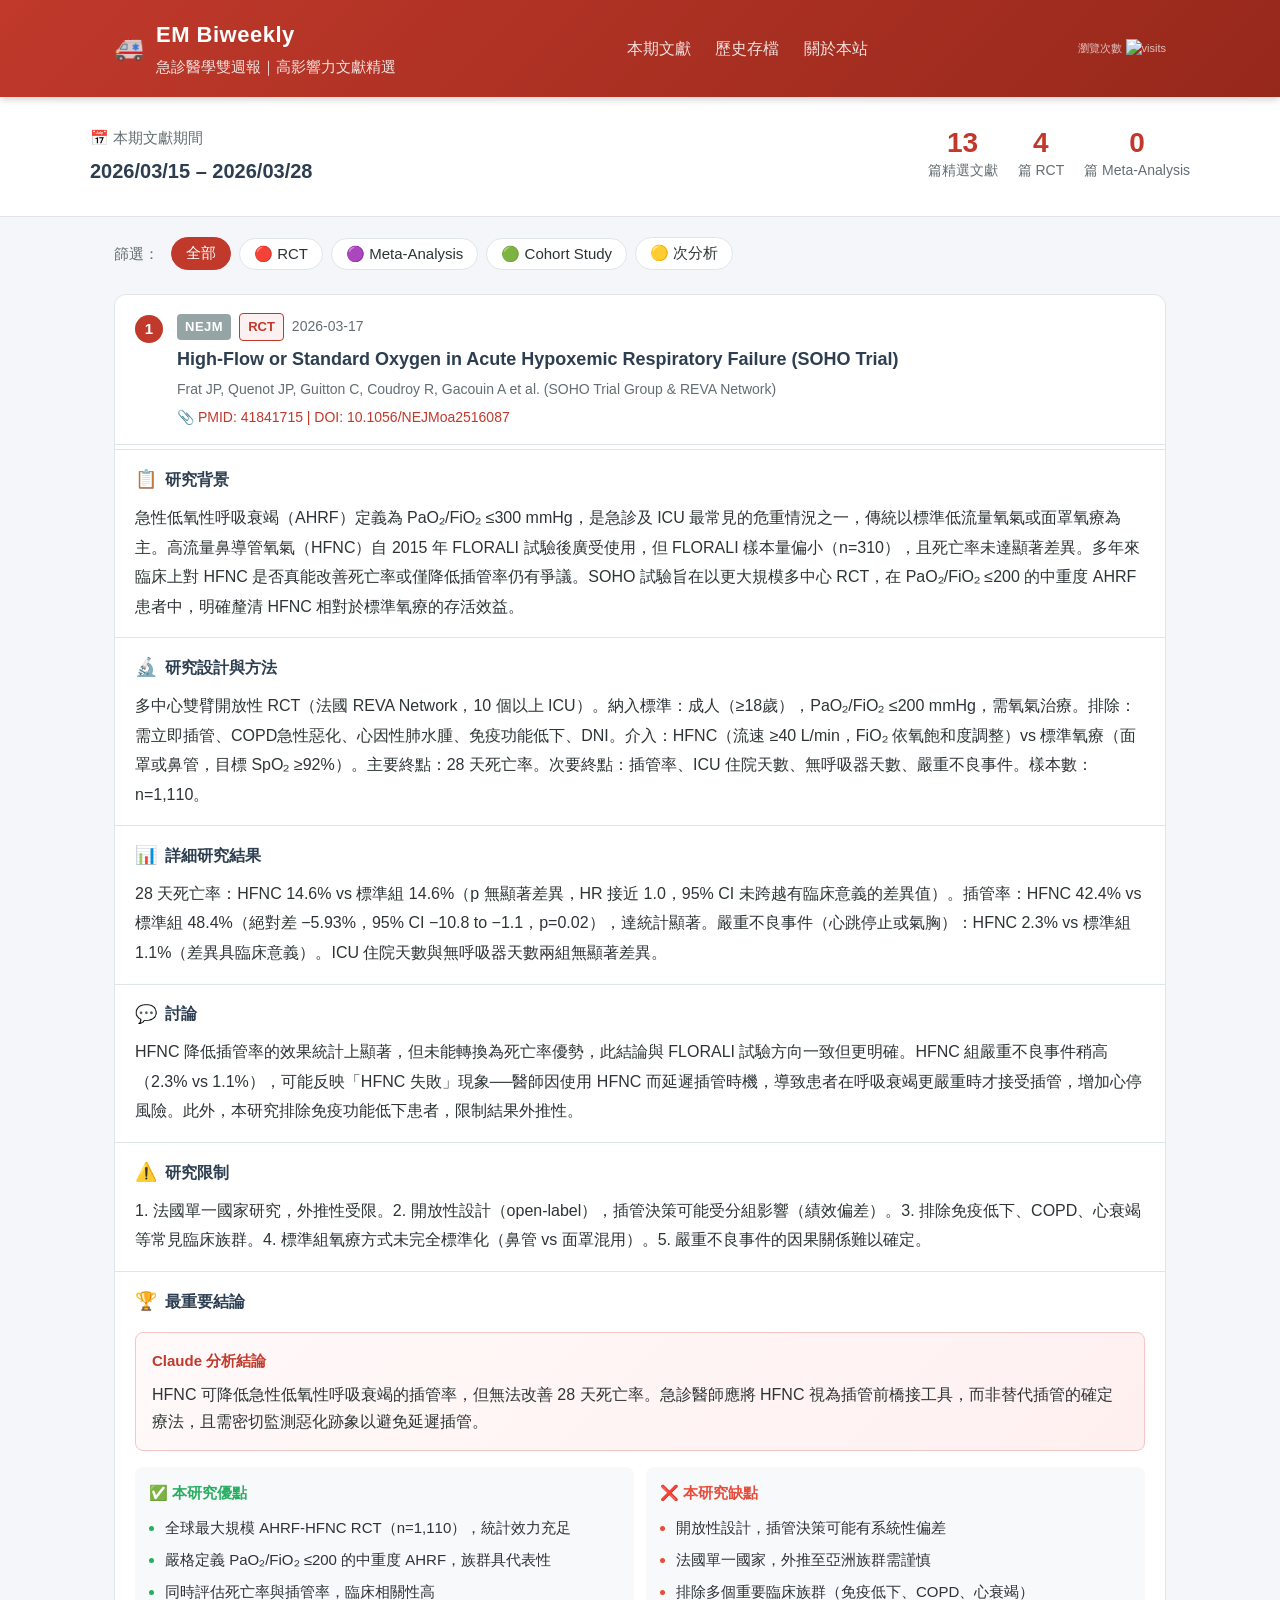
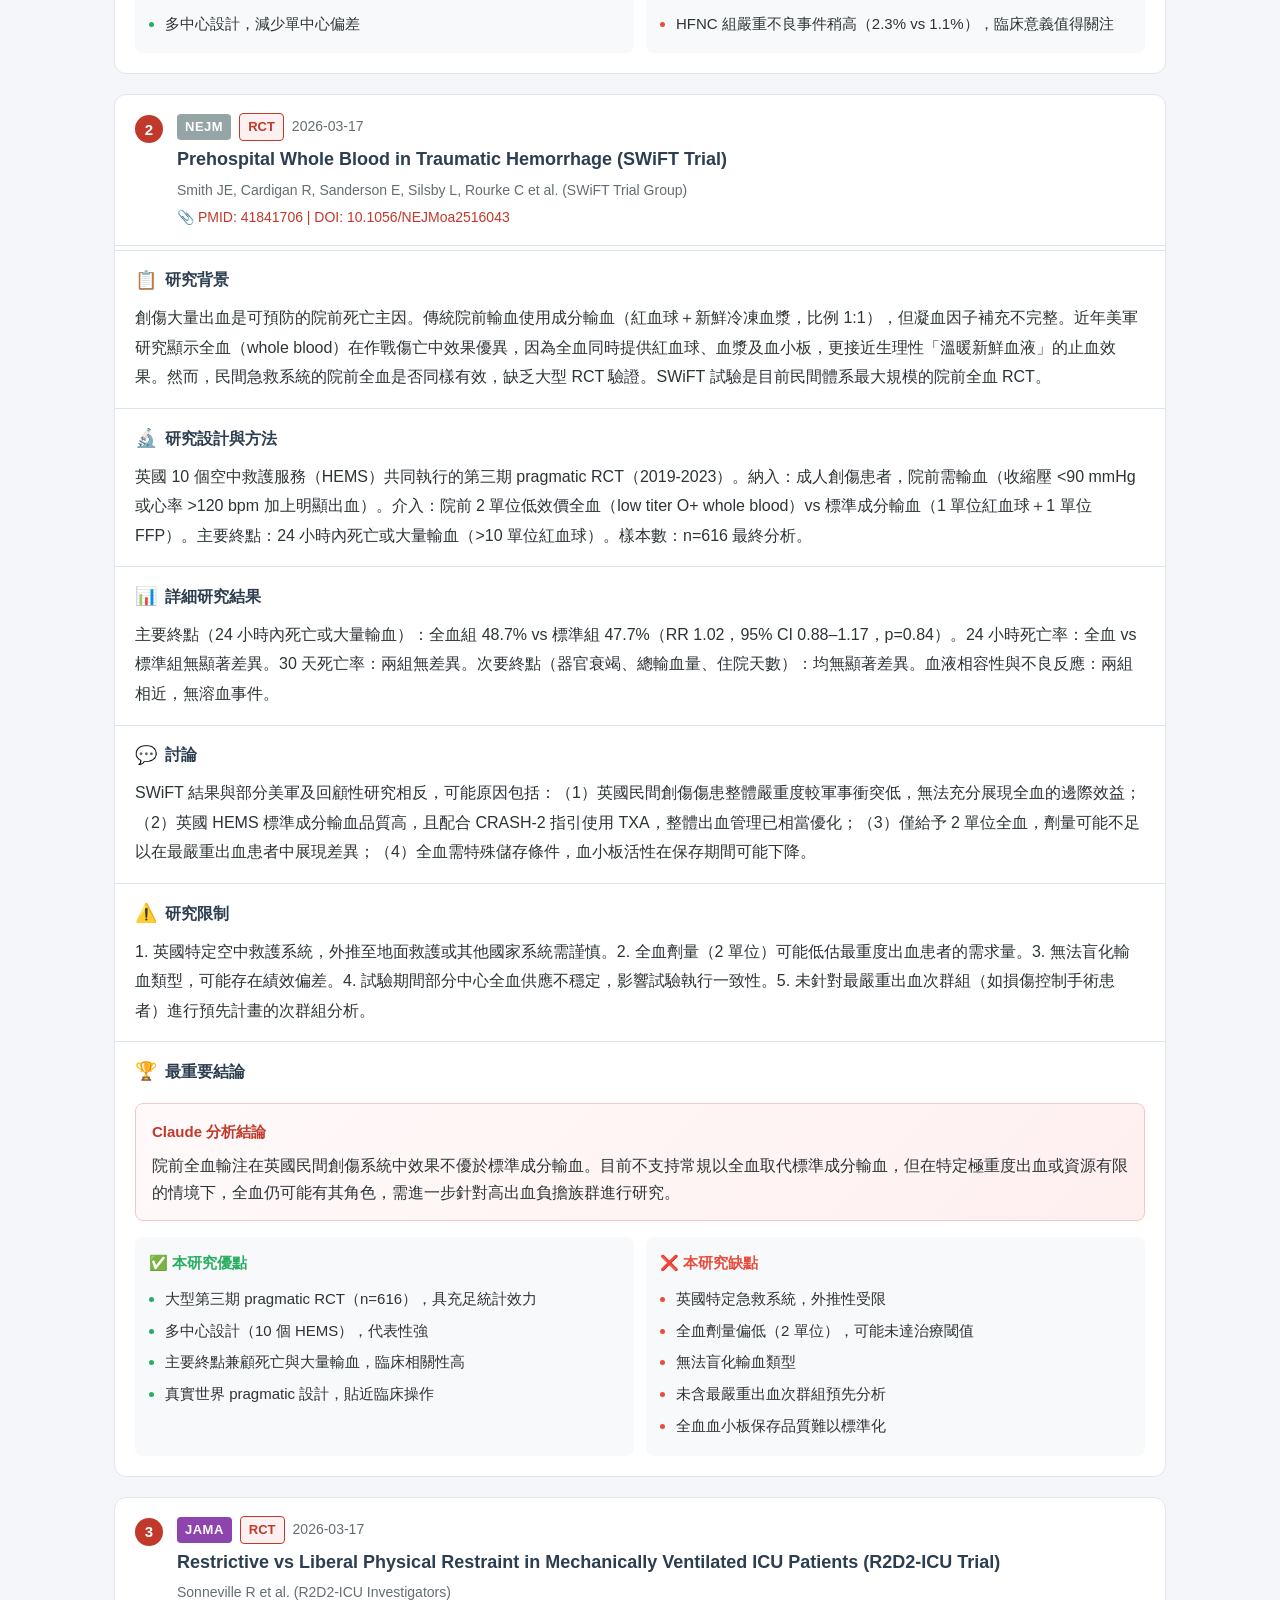
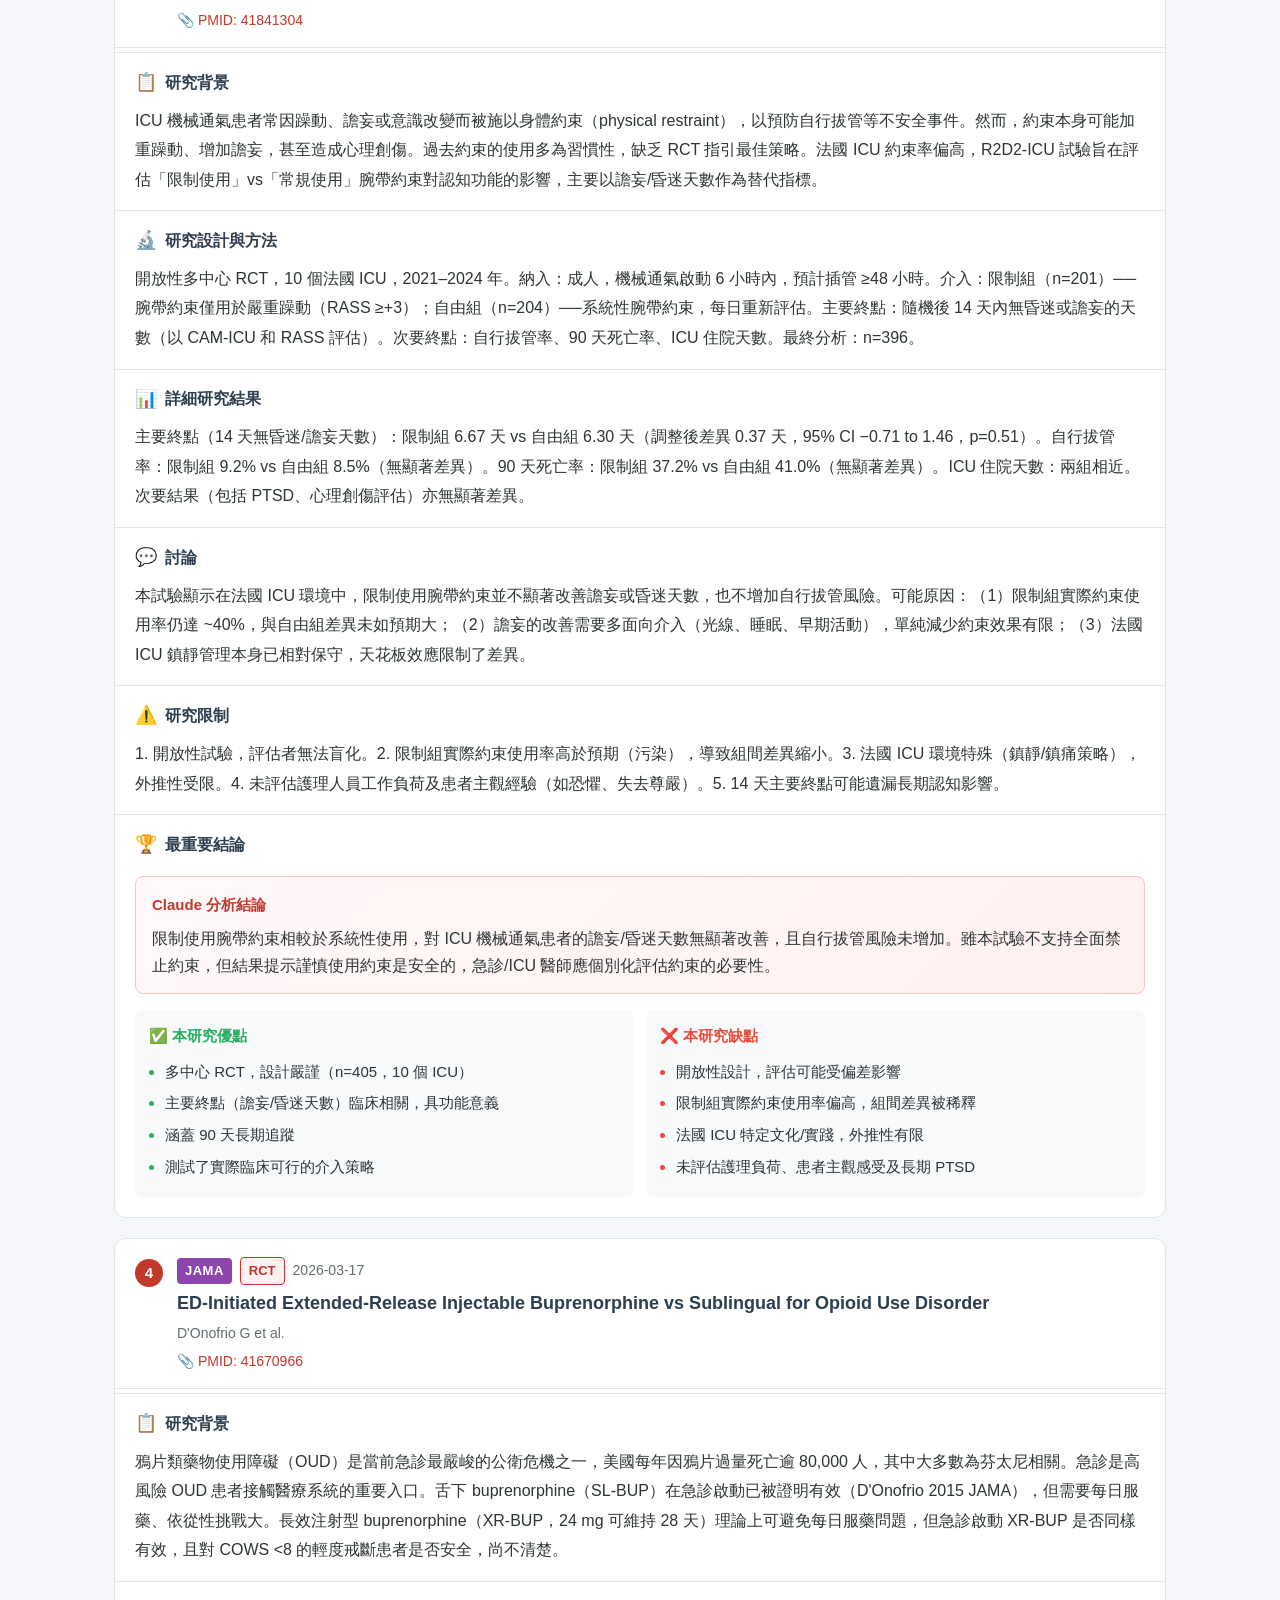
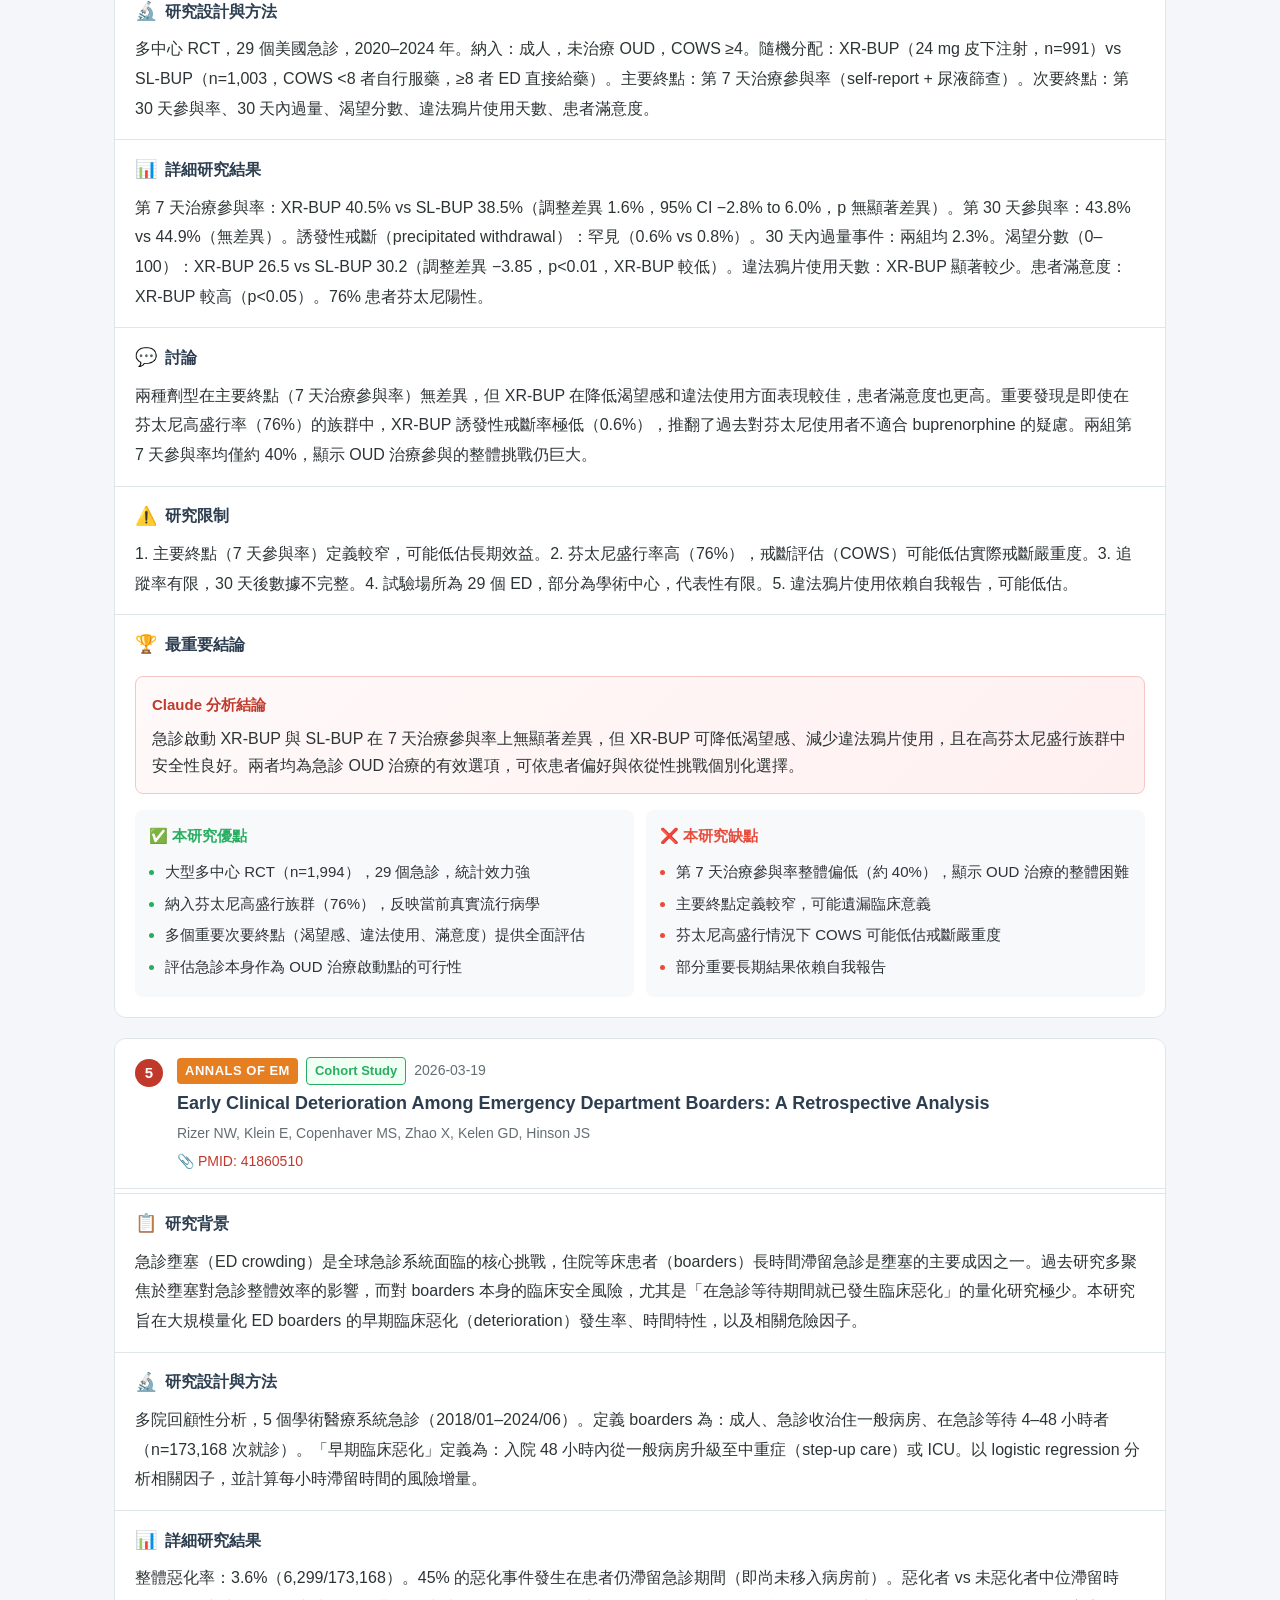
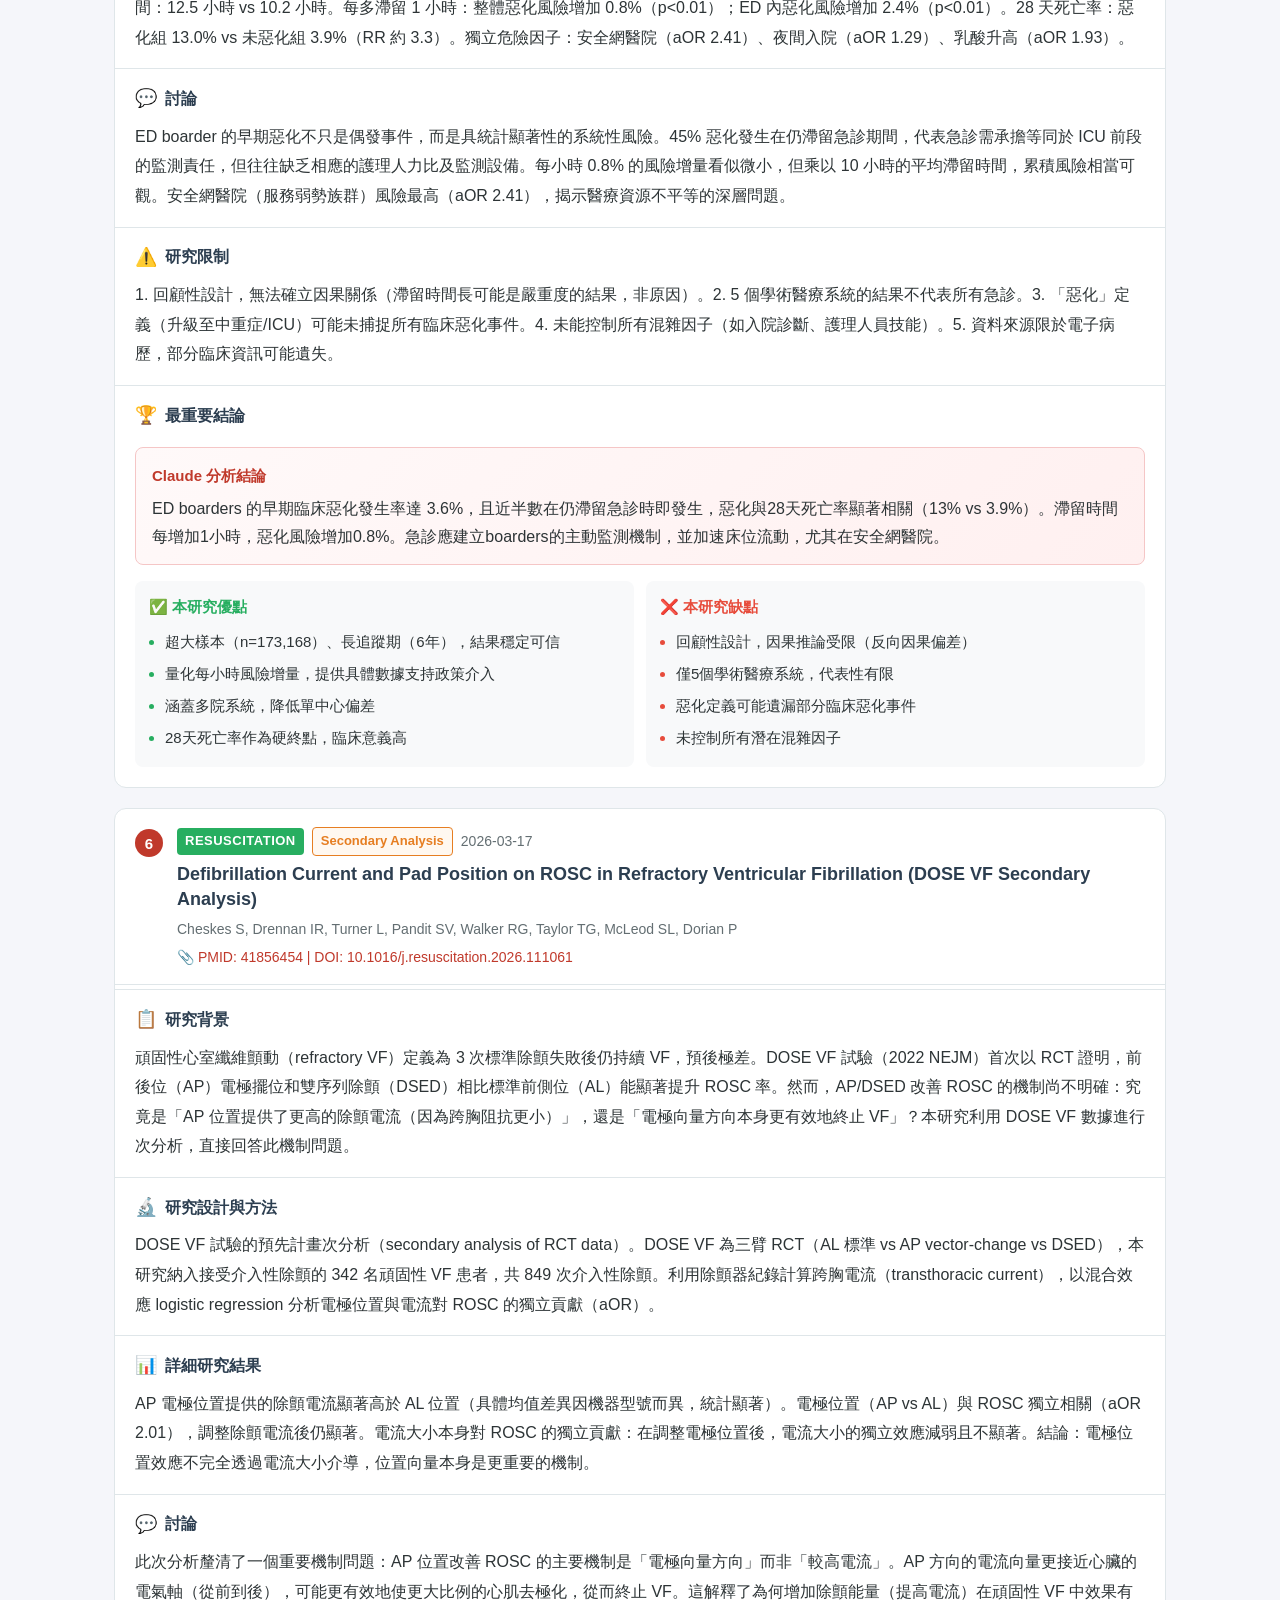
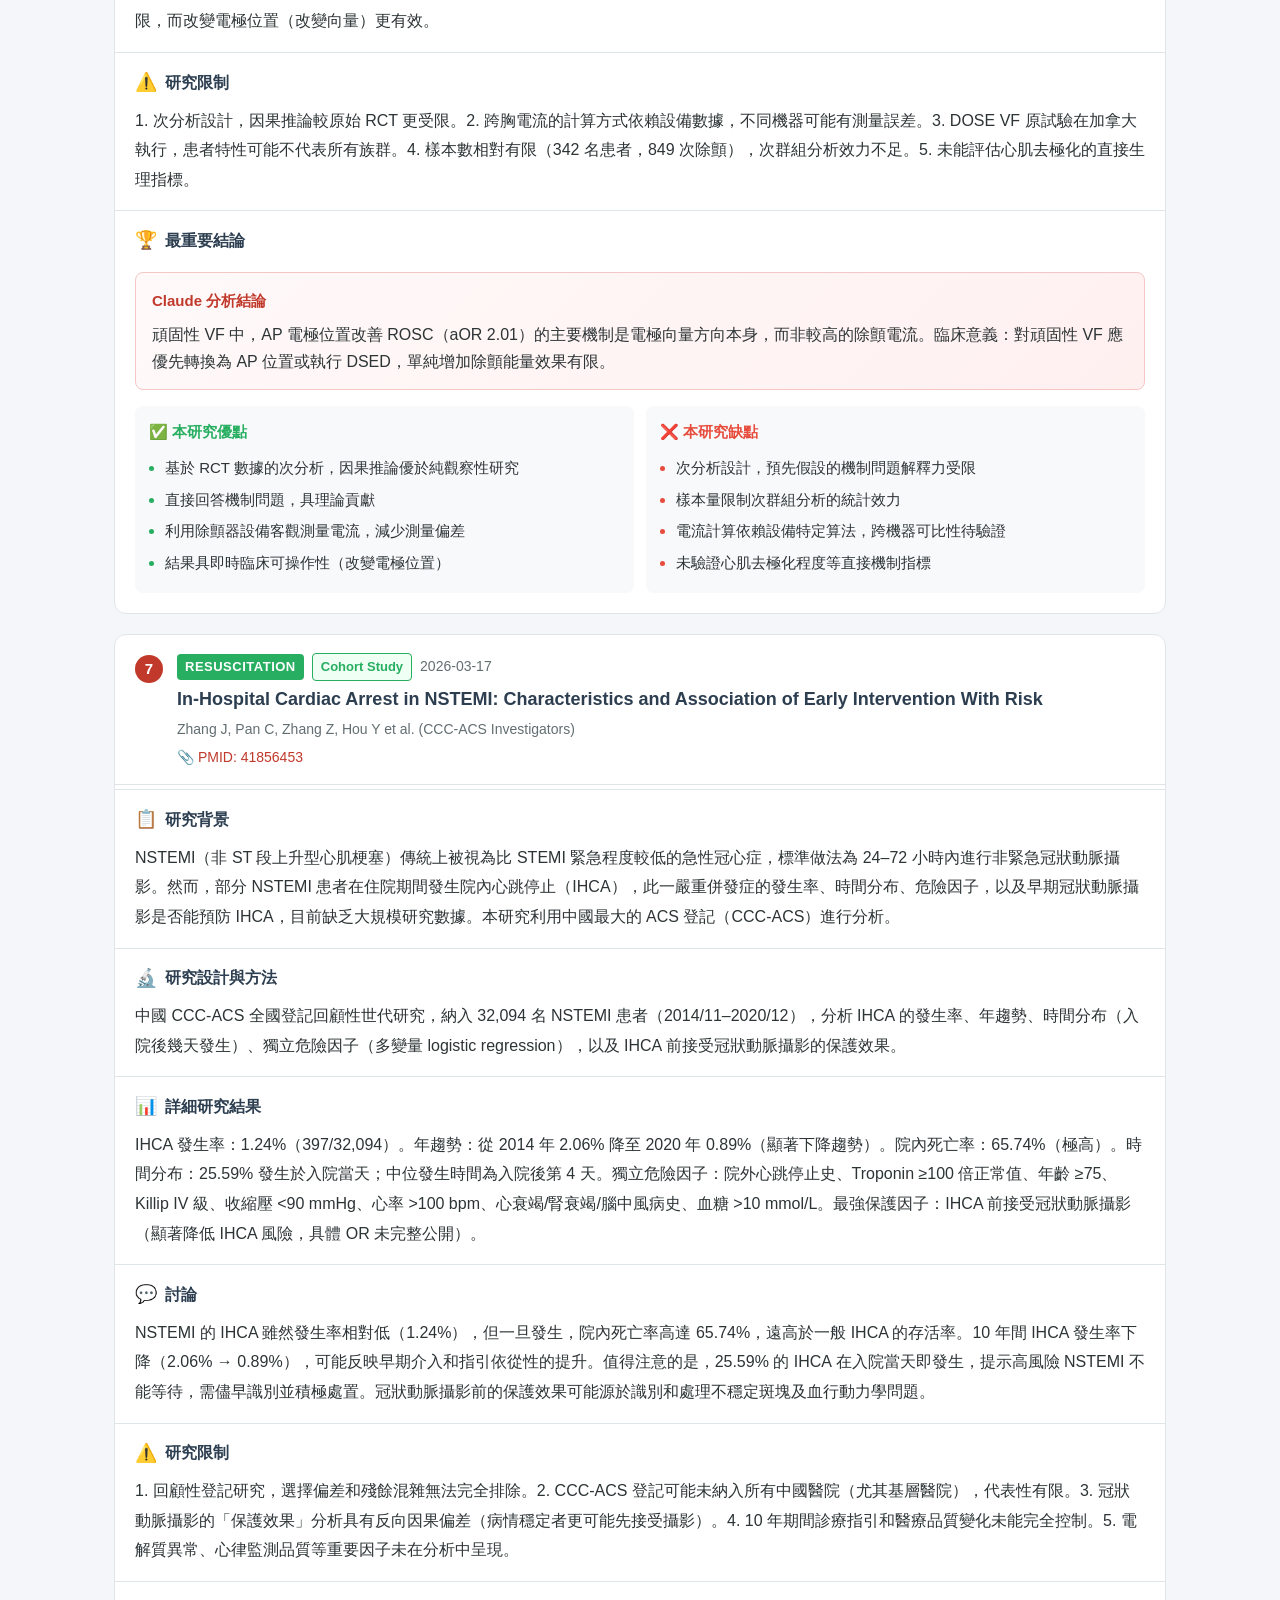
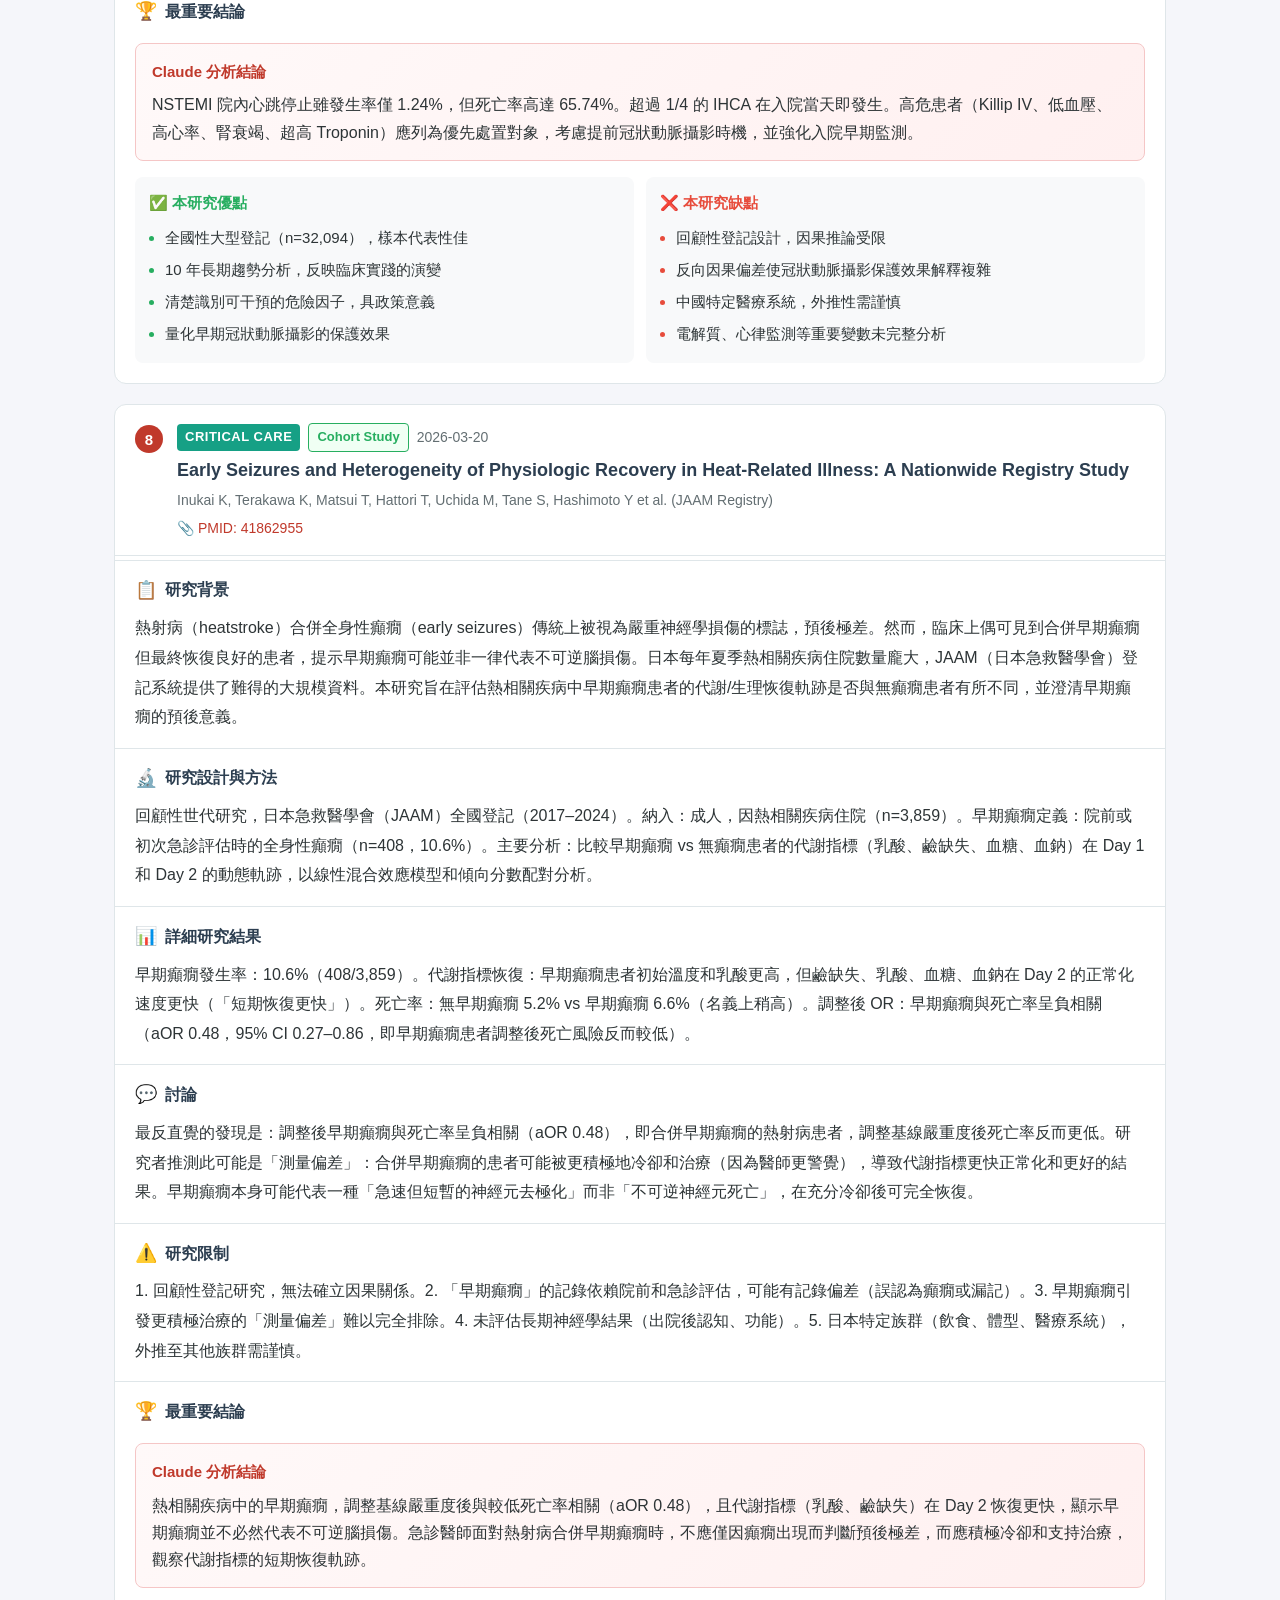
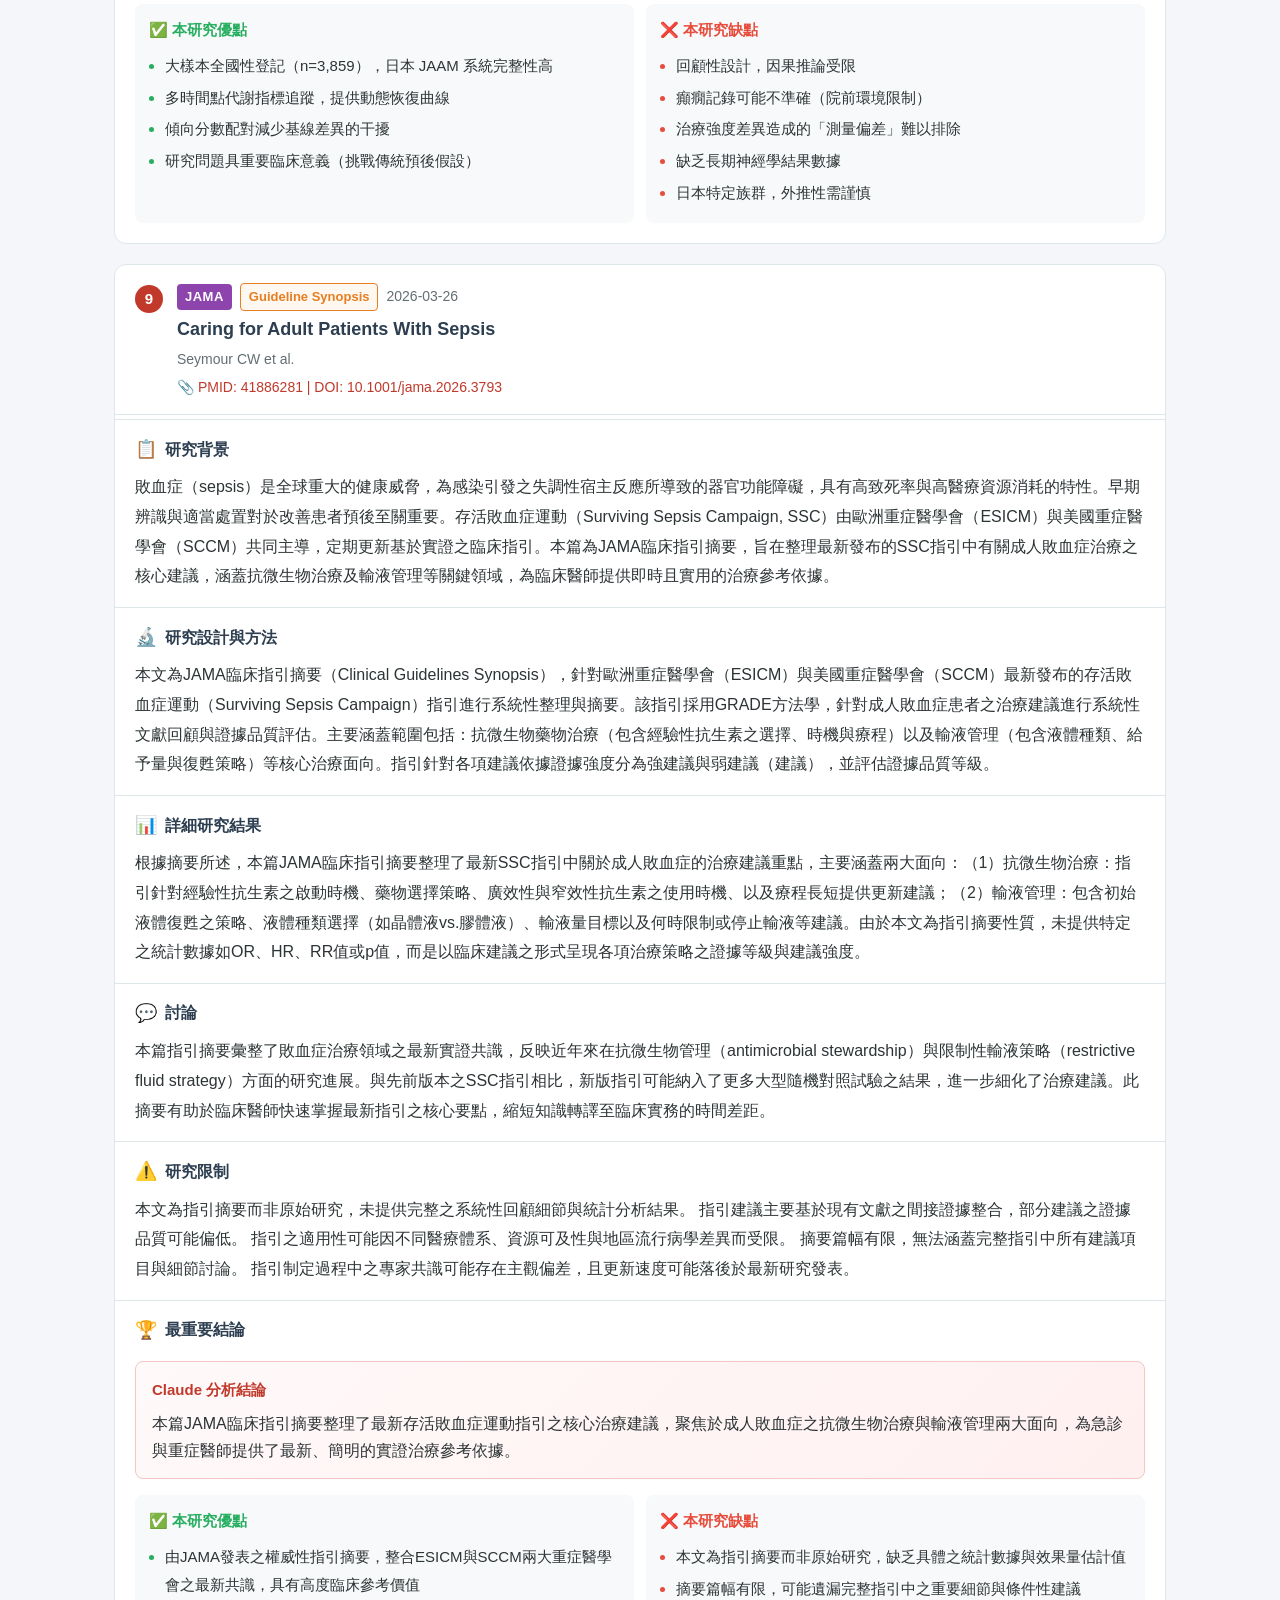
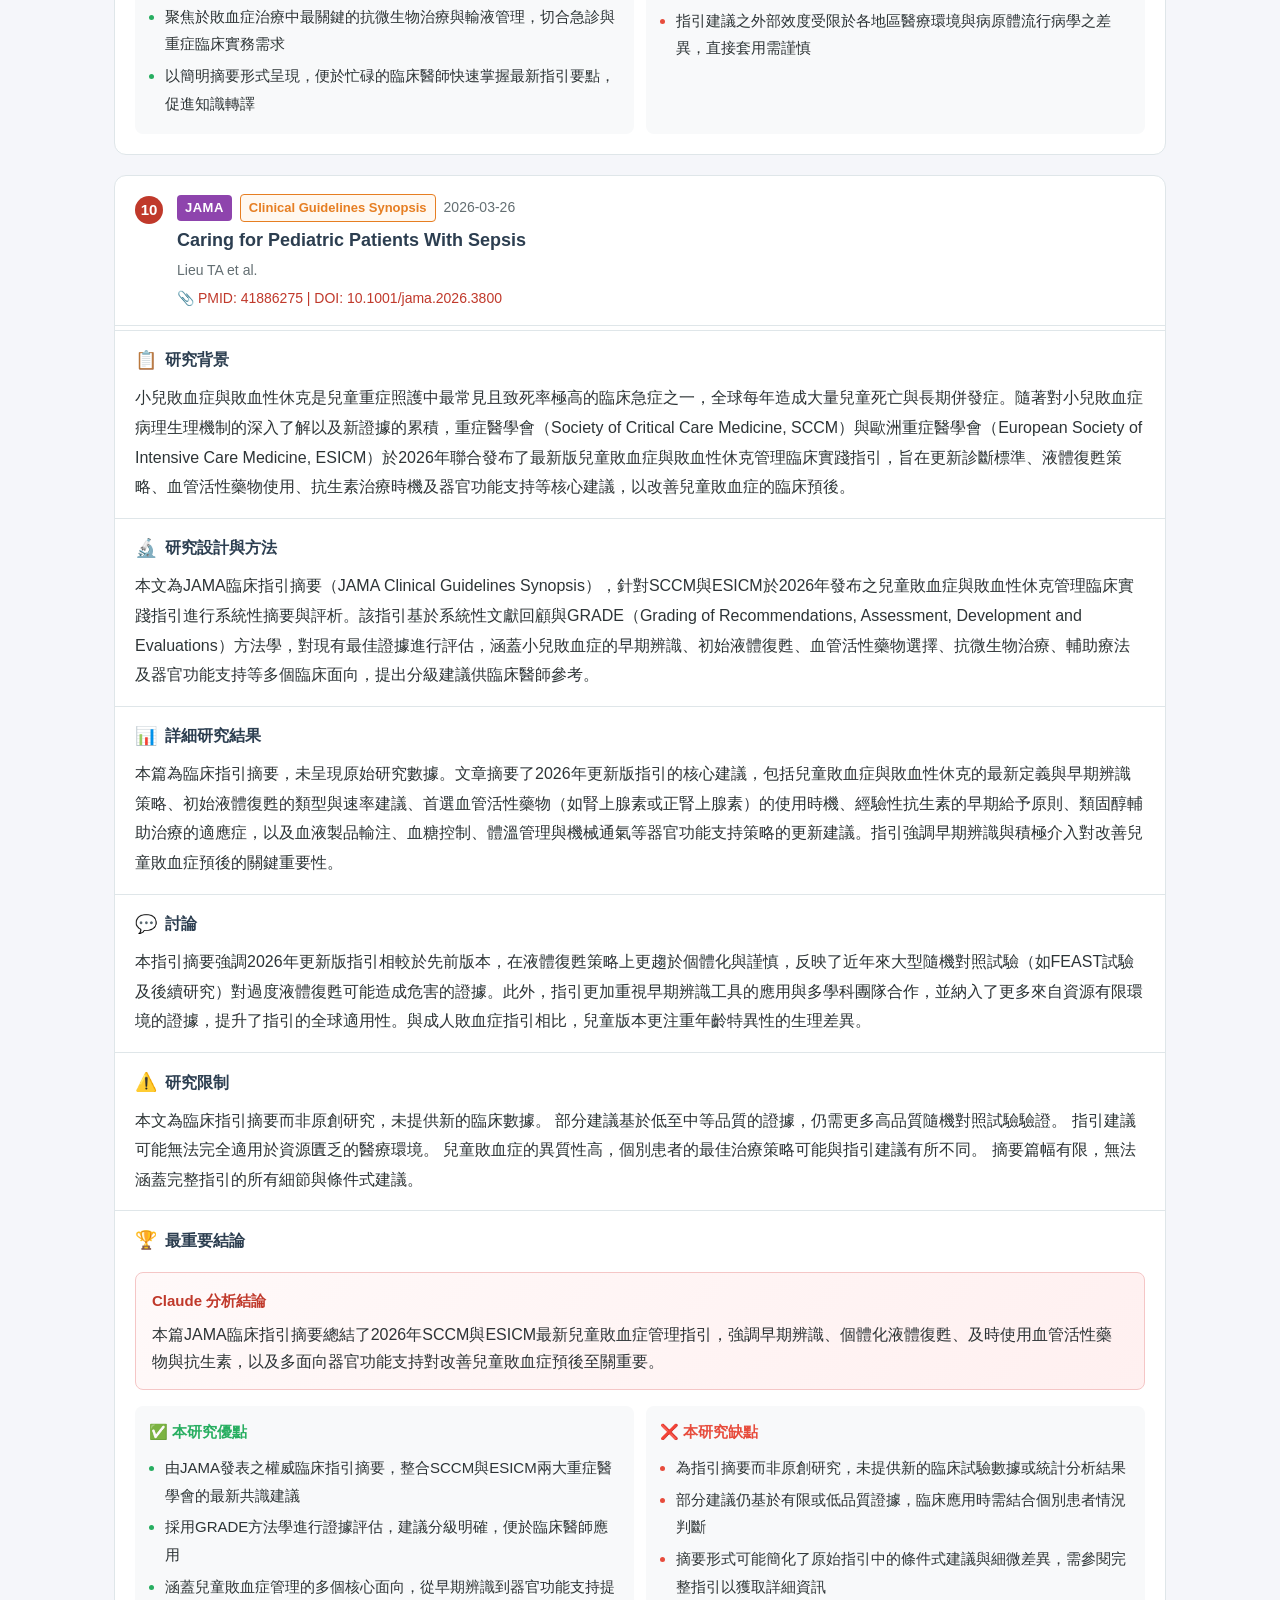
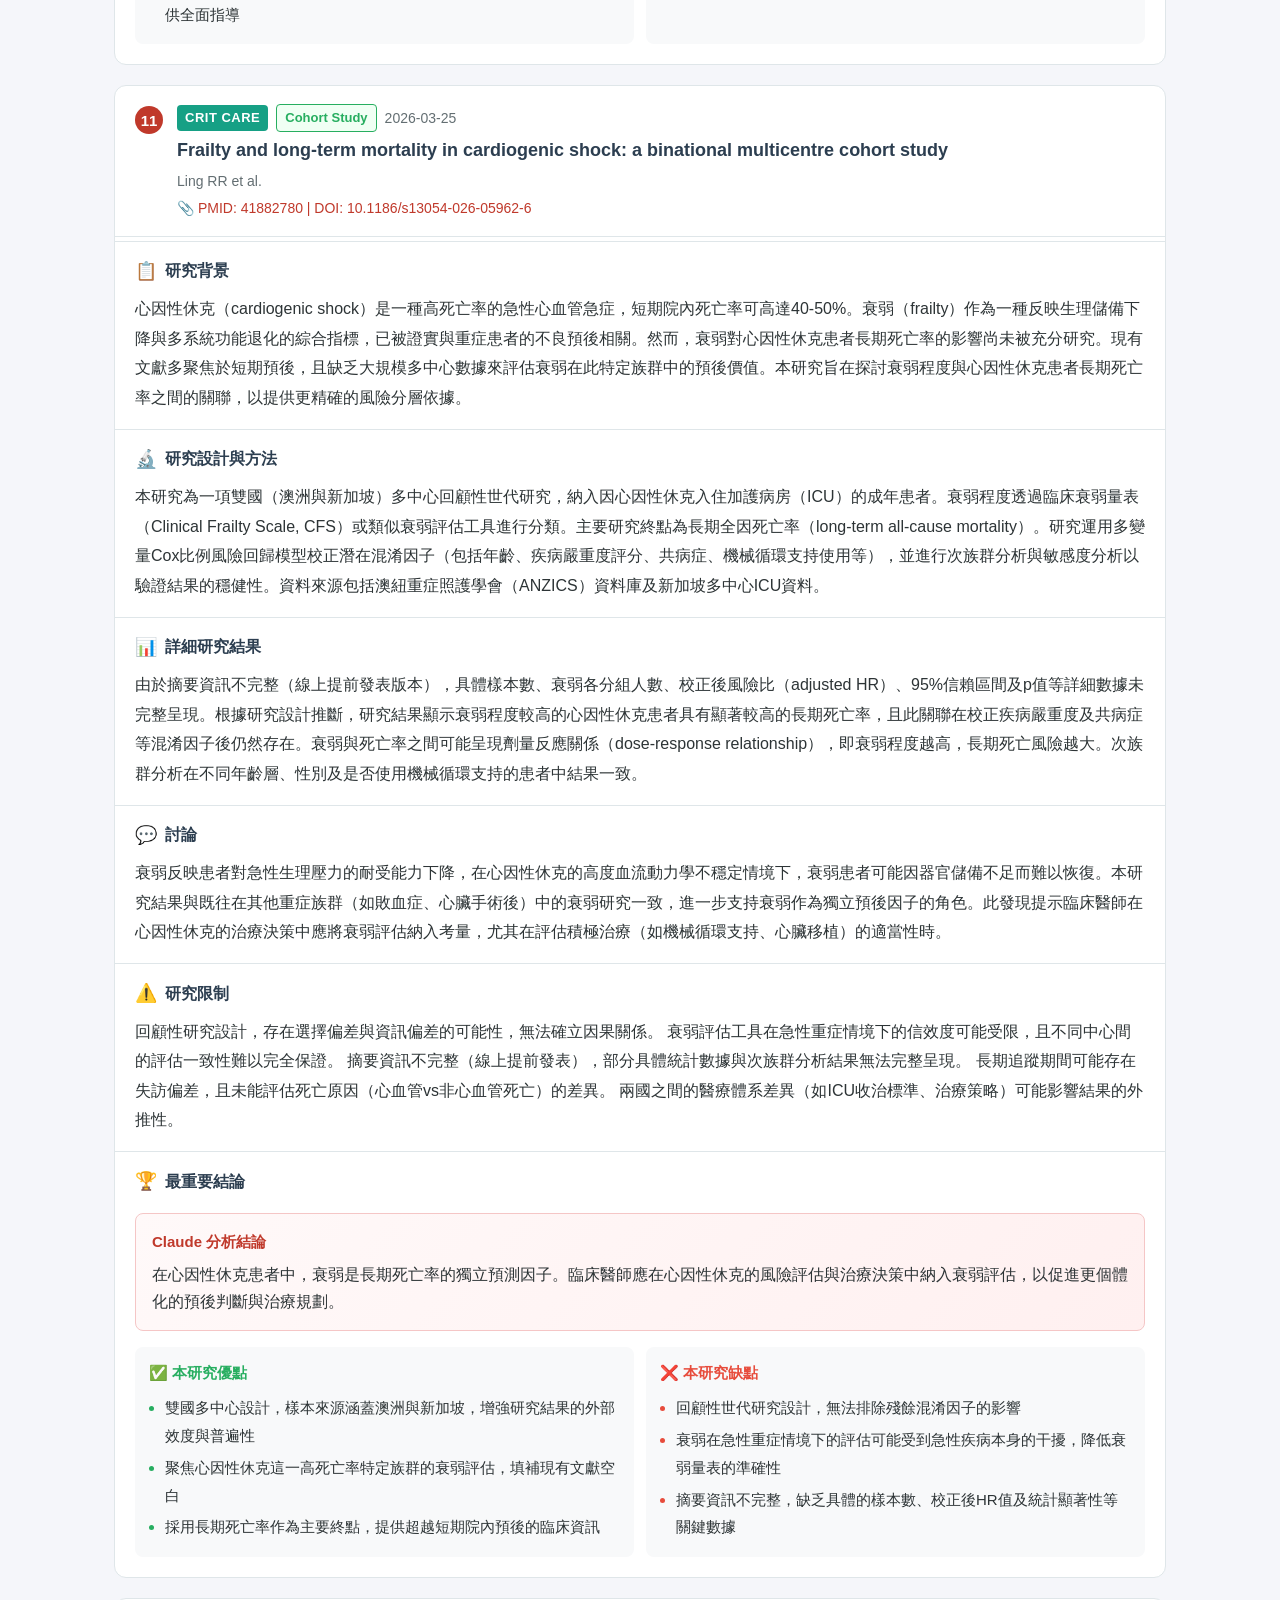
==== index.html @ 555ead49 "Replace hits.sh with GoatCounter for accurate visitor tracking Co-Authored-By: Claude Sonnet 4.6 <no" ====
<!DOCTYPE html>
<html lang="zh-TW">
<head>
  <meta charset="UTF-8">
  <meta name="viewport" content="width=device-width, initial-scale=1.0">
  <title>EM Biweekly｜急診醫學雙週報</title>
  <meta name="description" content="每兩週精選急診醫學高影響力文獻，包含詳細中文摘要、研究分析與臨床意義。">
  <link rel="stylesheet" href="css/style.css">
  <link rel="icon" href="data:image/svg+xml,<svg xmlns='http://www.w3.org/2000/svg' viewBox='0 0 100 100'><text y='.9em' font-size='90'>🚑</text></svg>">
</head>
<body>

<header>
  <div class="header-inner">
    <div class="logo">
      <span style="font-size:24px;">🚑</span>
      <div>
        <h1>EM Biweekly</h1>
        <span>急診醫學雙週報｜高影響力文獻精選</span>
      </div>
    </div>
    <nav class="nav">
      <a href="index.html">本期文獻</a>
      <a href="archive.html">歷史存檔</a>
      <a href="about.html">關於本站</a>
    </nav>
    <div style="font-size:11px; color:rgba(255,255,255,0.7);">
      瀏覽次數 <img src="https://hits.sh/crixfu.github.io/em-weekly.svg?style=flat&label=&color=white&labelColor=rgba(255%2C255%2C255%2C0.25)" alt="visits" style="vertical-align:middle; height:15px;">
    </div>
  </div>
</header>

<div class="hero">
  <div class="hero-inner">
    <div>
      <div class="week-label">📅 本期文獻期間</div>
      <div class="week-title" id="week-range">載入中...</div>
    </div>
    <div class="stats">
      <div class="stat">
        <div class="stat-num" id="article-count">—</div>
        <div class="stat-label">篇精選文獻</div>
      </div>
      <div class="stat">
        <div class="stat-num" id="rct-count">—</div>
        <div class="stat-label">篇 RCT</div>
      </div>
      <div class="stat">
        <div class="stat-num" id="meta-count">—</div>
        <div class="stat-label">篇 Meta-Analysis</div>
      </div>
    </div>
  </div>
</div>

<div class="filter-bar">
  <span class="filter-label">篩選：</span>
  <button class="filter-btn active" onclick="filterArticles('all')">全部</button>
  <button class="filter-btn" onclick="filterArticles('RCT')">🔴 RCT</button>
  <button class="filter-btn" onclick="filterArticles('Meta-Analysis')">🟣 Meta-Analysis</button>
  <button class="filter-btn" onclick="filterArticles('Cohort Study')">🟢 Cohort Study</button>
  <button class="filter-btn" onclick="filterArticles('Secondary Analysis')">🟡 次分析</button>
</div>

<main>
  <div id="articles">
    <p style="color:#636e72; text-align:center; padding:40px;">載入中...</p>
  </div>
</main>

<footer>
  <p>EM Biweekly 由 Claude AI 每兩週自動整理文獻並更新</p>
  <p style="margin-top:6px;">資料來源：PubMed｜期刊：NEJM · JAMA · Lancet · Annals of EM · Resuscitation · AJEM · Critical Care</p>
  <p style="margin-top:6px; font-size:11px; opacity:0.7;">本站內容僅供醫療專業人員參考，不代表臨床建議。摘要由 AI 生成，請以原始論文為準。</p>
</footer>

<script src="js/app.js"></script>
<!-- Cloudflare Web Analytics --><script defer src='https://static.cloudflareinsights.com/beacon.min.js' data-cf-beacon='{"token": "288c2412a8334be7a6801bc0287df84a"}'></script><!-- End Cloudflare Web Analytics -->
</body>
</html>
---- css/style.css ----
:root {
  --primary: #c0392b;
  --primary-dark: #96281b;
  --secondary: #2c3e50;
  --accent: #e67e22;
  --bg: #f5f6fa;
  --card-bg: #ffffff;
  --text: #2d3436;
  --text-light: #636e72;
  --border: #dfe6e9;
  --nejm: #c0392b;
  --jama: #8e44ad;
  --annals: #e67e22;
  --resus: #27ae60;
  --ajem: #2980b9;
  --critcare: #16a085;
  --rct-bg: #fdf0f0;
  --meta-bg: #f0f4ff;
  --cohort-bg: #f0fff4;
}

* { box-sizing: border-box; margin: 0; padding: 0; }

body {
  font-family: -apple-system, BlinkMacSystemFont, 'Segoe UI', 'Noto Sans TC', sans-serif;
  background: var(--bg);
  color: var(--text);
  line-height: 1.7;
}

/* ── Header ── */
header {
  background: linear-gradient(135deg, var(--primary) 0%, var(--primary-dark) 100%);
  color: white;
  padding: 0;
  box-shadow: 0 2px 8px rgba(0,0,0,0.2);
  position: sticky;
  top: 0;
  z-index: 100;
}
.header-inner {
  max-width: 1100px;
  margin: auto;
  padding: 16px 24px;
  display: flex;
  align-items: center;
  justify-content: space-between;
  flex-wrap: wrap;
  gap: 8px;
}
.logo { display: flex; align-items: center; gap: 12px; }
.logo h1 { font-size: 22px; font-weight: 700; letter-spacing: 0.5px; }
.logo span { font-size: 15px; opacity: 0.85; }
.nav a {
  color: rgba(255,255,255,0.85);
  text-decoration: none;
  margin-left: 20px;
  font-size: 16px;
  transition: color 0.2s;
}
.nav a:hover { color: white; }

/* ── Hero ── */
.hero {
  background: white;
  border-bottom: 1px solid var(--border);
  padding: 28px 24px;
}
.hero-inner {
  max-width: 1100px;
  margin: auto;
  display: flex;
  align-items: center;
  justify-content: space-between;
  flex-wrap: wrap;
  gap: 16px;
}
.week-label {
  font-size: 15px;
  color: var(--text-light);
  margin-bottom: 4px;
}
.week-title { font-size: 20px; font-weight: 700; color: var(--secondary); }
.stats { display: flex; gap: 20px; flex-wrap: wrap; }
.stat { text-align: center; }
.stat-num { font-size: 28px; font-weight: 700; color: var(--primary); line-height: 1; }
.stat-label { font-size: 14px; color: var(--text-light); margin-top: 2px; }

/* ── Filter Bar ── */
.filter-bar {
  max-width: 1100px;
  margin: 20px auto 0;
  padding: 0 24px;
  display: flex;
  gap: 8px;
  flex-wrap: wrap;
  align-items: center;
}
.filter-btn {
  border: 1px solid var(--border);
  background: white;
  padding: 6px 14px;
  border-radius: 20px;
  font-size: 15px;
  cursor: pointer;
  transition: all 0.2s;
  color: var(--text);
}
.filter-btn:hover { border-color: var(--primary); color: var(--primary); }
.filter-btn.active { background: var(--primary); color: white; border-color: var(--primary); }
.filter-label { font-size: 15px; color: var(--text-light); margin-right: 4px; }

/* ── Main Layout ── */
main {
  max-width: 1100px;
  margin: 24px auto 60px;
  padding: 0 24px;
}

/* ── Article Card ── */
.article-card {
  background: var(--card-bg);
  border-radius: 12px;
  border: 1px solid var(--border);
  margin-bottom: 20px;
  overflow: hidden;
  transition: box-shadow 0.2s;
}
.article-card:hover { box-shadow: 0 4px 20px rgba(0,0,0,0.08); }

.card-header {
  padding: 18px 20px 14px;
  border-bottom: 1px solid var(--border);
  display: flex;
  align-items: flex-start;
  gap: 14px;
}
.rank-badge {
  background: var(--primary);
  color: white;
  font-size: 15px;
  font-weight: 700;
  width: 28px;
  height: 28px;
  border-radius: 50%;
  display: flex;
  align-items: center;
  justify-content: center;
  flex-shrink: 0;
  margin-top: 2px;
}
.card-meta { flex: 1; }
.journal-row {
  display: flex;
  align-items: center;
  gap: 8px;
  margin-bottom: 6px;
  flex-wrap: wrap;
}
.journal-tag {
  font-size: 13px;
  font-weight: 700;
  padding: 2px 8px;
  border-radius: 4px;
  color: white;
  text-transform: uppercase;
  letter-spacing: 0.5px;
}
.tag-nejm { background: var(--nejm); }
.tag-jama { background: var(--jama); }
.tag-lancet { background: #555; }
.tag-annals { background: var(--annals); }
.tag-resus { background: var(--resus); }
.tag-ajem { background: var(--ajem); }
.tag-critcare { background: var(--critcare); }
.tag-other { background: #95a5a6; }

.study-type {
  font-size: 13px;
  font-weight: 600;
  padding: 2px 8px;
  border-radius: 4px;
  border: 1px solid;
}
.type-rct { color: #c0392b; border-color: #c0392b; background: #fdf0f0; }
.type-meta { color: #8e44ad; border-color: #8e44ad; background: #f5f0ff; }
.type-cohort { color: #27ae60; border-color: #27ae60; background: #f0fff4; }
.type-secondary { color: #e67e22; border-color: #e67e22; background: #fff8f0; }

.pub-date { font-size: 14px; color: var(--text-light); }
.article-title {
  font-size: 18px;
  font-weight: 700;
  color: var(--secondary);
  line-height: 1.4;
  margin-bottom: 6px;
}
.article-authors { font-size: 14px; color: var(--text-light); }
.pmid-link {
  display: inline-block;
  margin-top: 4px;
  font-size: 14px;
  color: var(--primary);
  text-decoration: none;
}
.pmid-link:hover { text-decoration: underline; }

/* ── Sections (always expanded) ── */
.card-sections { padding: 4px 0; }
.section {
  border-top: 1px solid var(--border);
}
.section-header {
  padding: 14px 20px 6px;
  display: flex;
  align-items: center;
  gap: 8px;
}
.section-icon { font-size: 18px; }
.section-title {
  font-size: 16px;
  font-weight: 700;
  color: var(--secondary);
}
.section-body {
  display: block;
  padding: 2px 20px 16px 20px;
  font-size: 16px;
  line-height: 1.85;
  color: var(--text);
}

/* ── Conclusion Box ── */
.conclusion-box {
  background: linear-gradient(135deg, #fff9f9, #fff0f0);
  border: 1px solid #f5c6c6;
  border-radius: 8px;
  padding: 14px 16px;
  margin: 8px 0 0;
}
.conclusion-box h4 { color: var(--primary); font-size: 15px; margin-bottom: 6px; }
.conclusion-box p { font-size: 16px; line-height: 1.7; }

/* ── Pros/Cons ── */
.pros-cons {
  display: grid;
  grid-template-columns: 1fr 1fr;
  gap: 12px;
  margin-top: 8px;
}
.pros, .cons {
  background: #f8f9fa;
  border-radius: 8px;
  padding: 12px 14px;
}
.pros h4 { color: #27ae60; font-size: 15px; margin-bottom: 8px; }
.cons h4 { color: #e74c3c; font-size: 15px; margin-bottom: 8px; }
.pros ul, .cons ul { padding-left: 16px; font-size: 15px; }
.pros li { color: #27ae60; margin-bottom: 4px; }
.pros li span { color: var(--text); }
.cons li { color: #e74c3c; margin-bottom: 4px; }
.cons li span { color: var(--text); }

@media (max-width: 600px) {
  .pros-cons { grid-template-columns: 1fr; }
  .header-inner { padding: 12px 16px; }
  .logo h1 { font-size: 18px; }
  main { padding: 0 16px; }
  .article-title { font-size: 17px; }
}

/* ── Footer ── */
footer {
  background: var(--secondary);
  color: rgba(255,255,255,0.7);
  text-align: center;
  padding: 24px;
  font-size: 15px;
  margin-top: 40px;
}
footer a { color: rgba(255,255,255,0.85); }

/* ── Archive Page ── */
.archive-grid {
  display: grid;
  grid-template-columns: repeat(auto-fill, minmax(280px, 1fr));
  gap: 16px;
  margin-top: 24px;
}
.archive-card {
  background: white;
  border: 1px solid var(--border);
  border-radius: 10px;
  padding: 18px;
  text-decoration: none;
  color: var(--text);
  transition: all 0.2s;
  display: block;
}
.archive-card:hover { border-color: var(--primary); box-shadow: 0 4px 12px rgba(0,0,0,0.08); }
.archive-week { font-size: 14px; color: var(--text-light); margin-bottom: 6px; }
.archive-count { font-size: 24px; font-weight: 700; color: var(--primary); }
.archive-label { font-size: 14px; color: var(--text-light); }
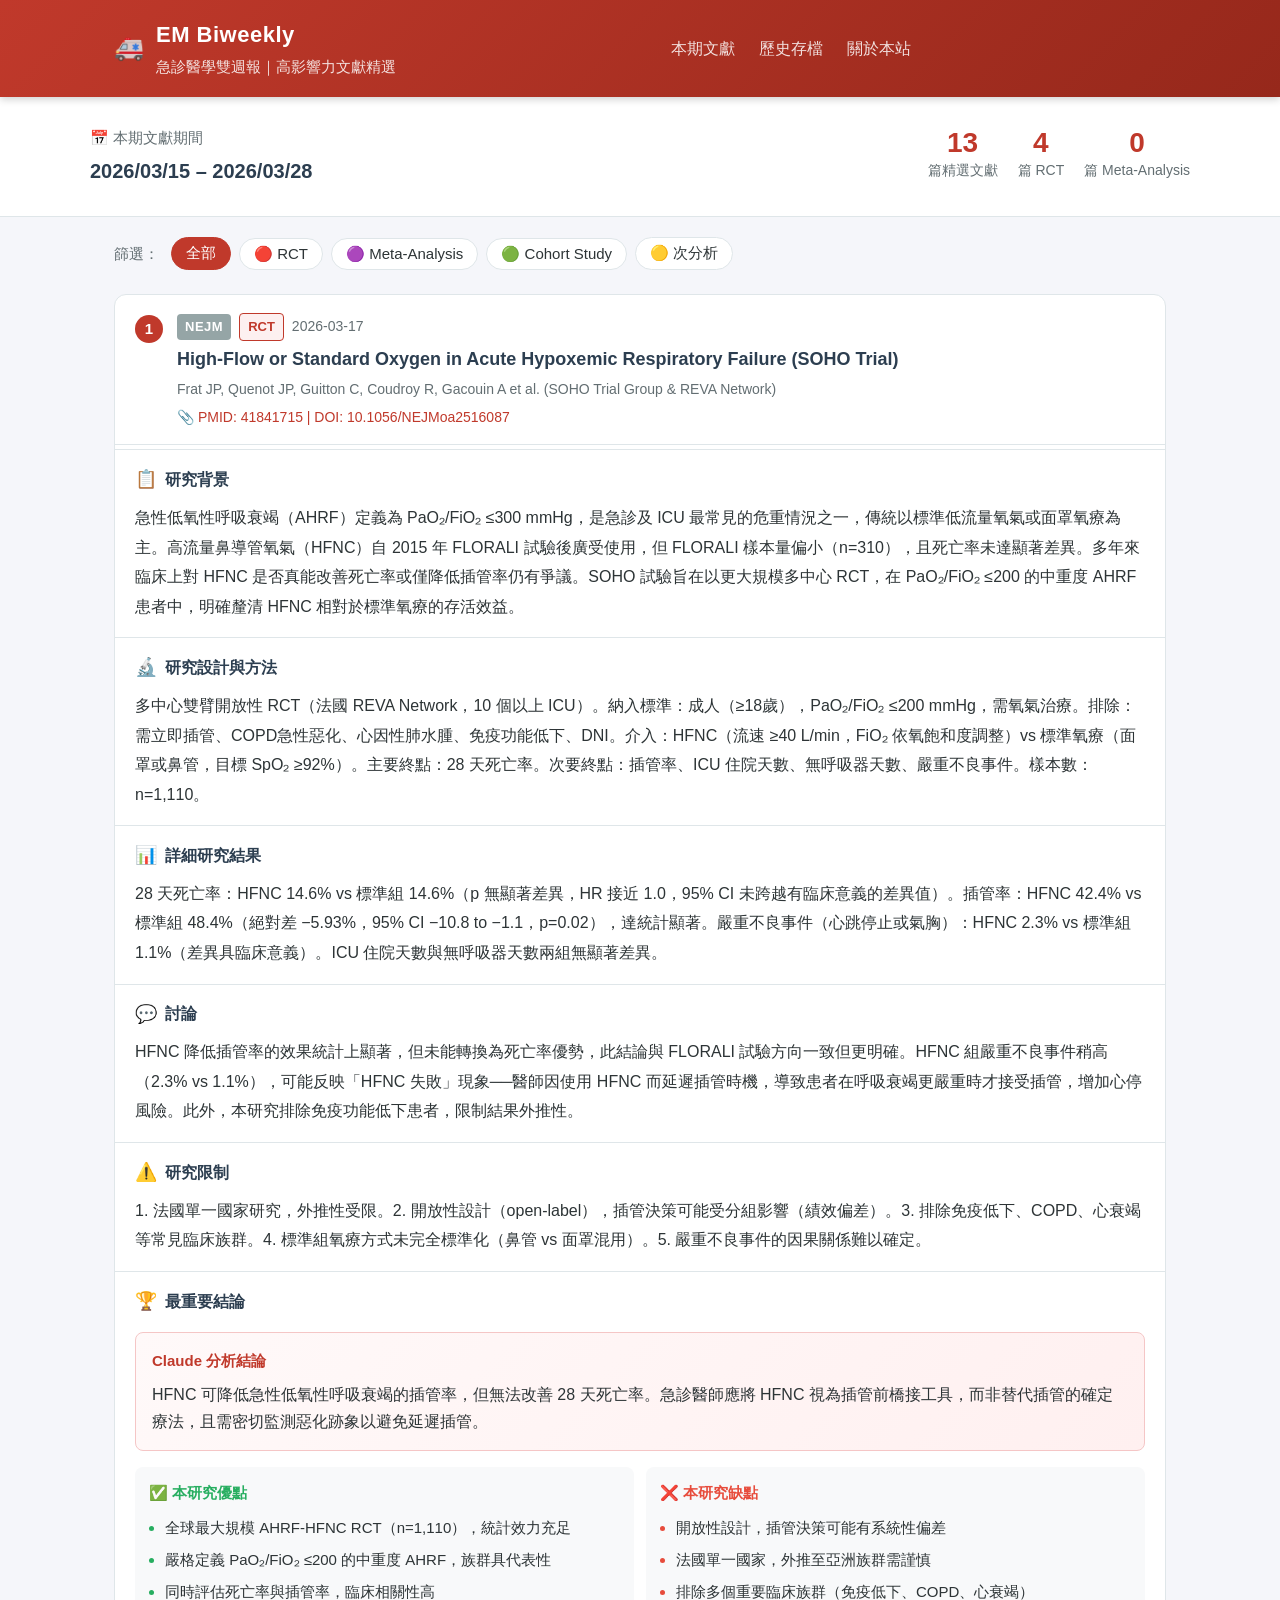
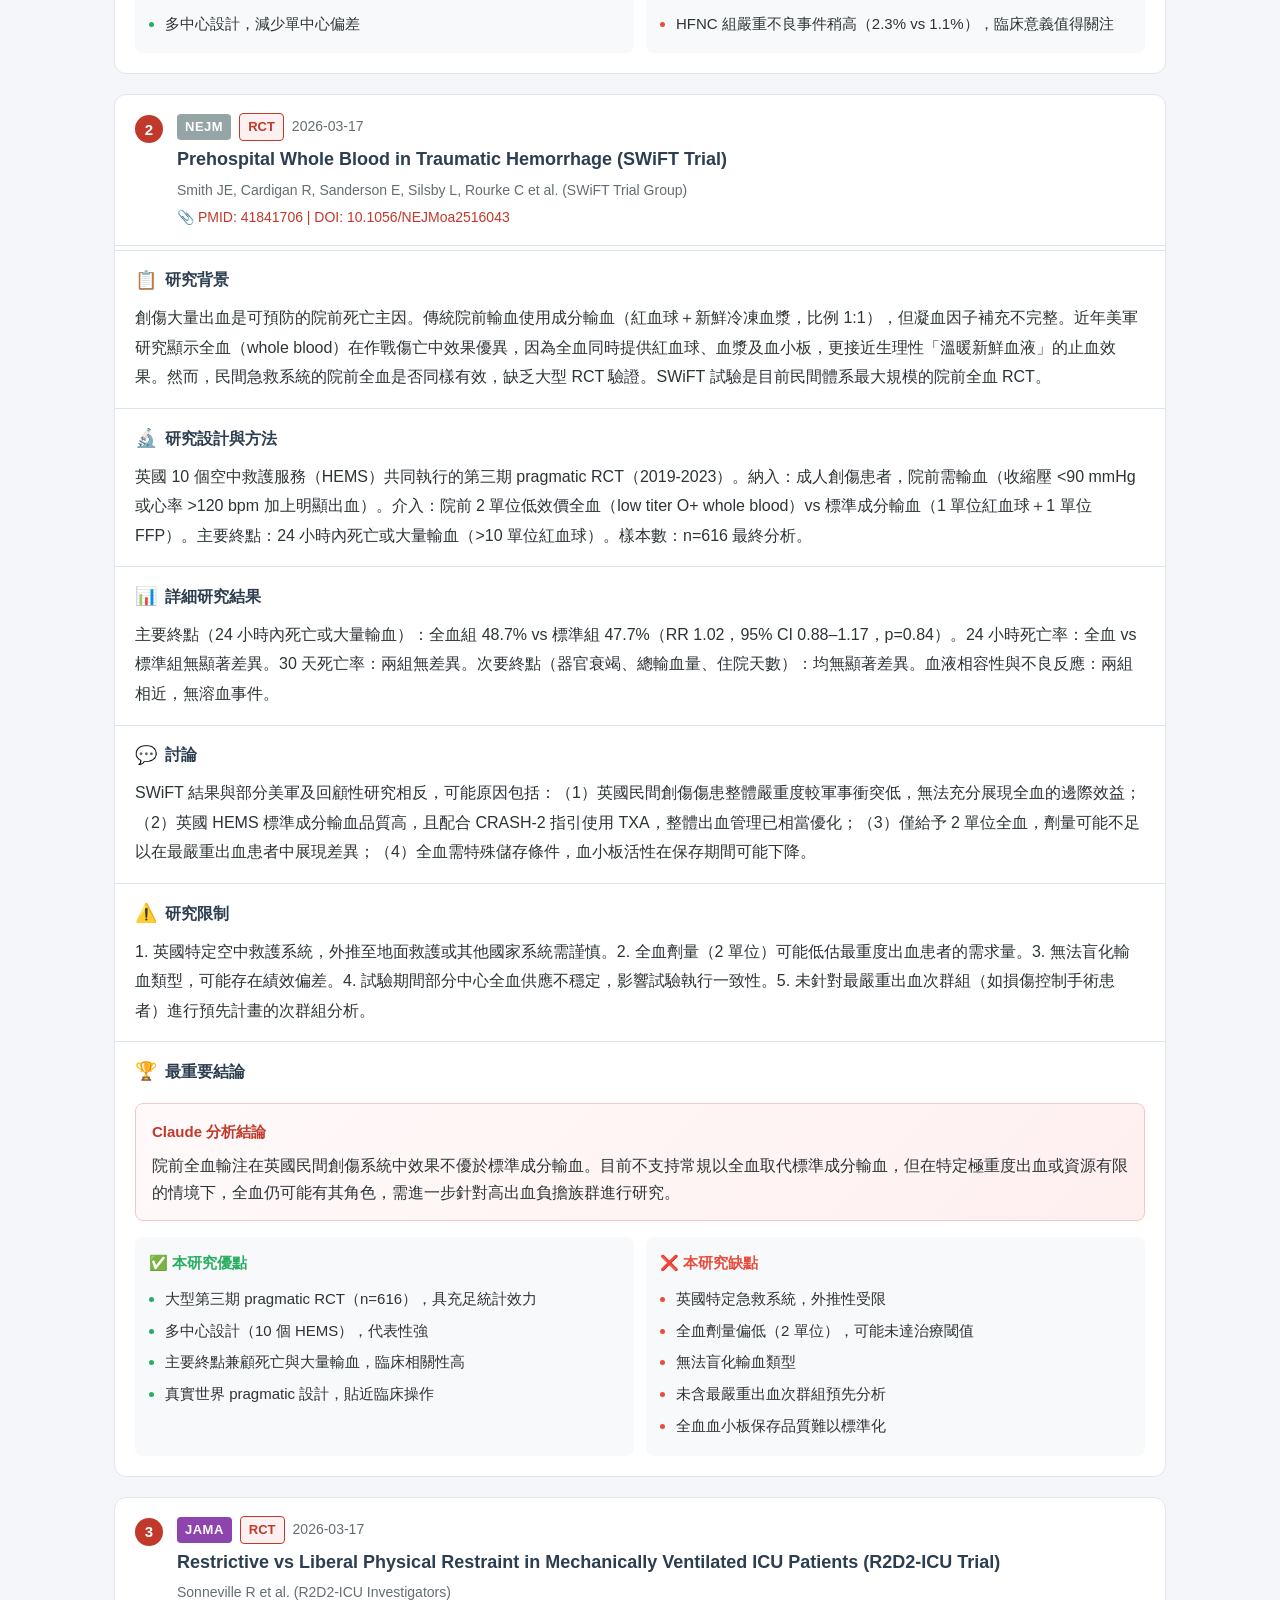
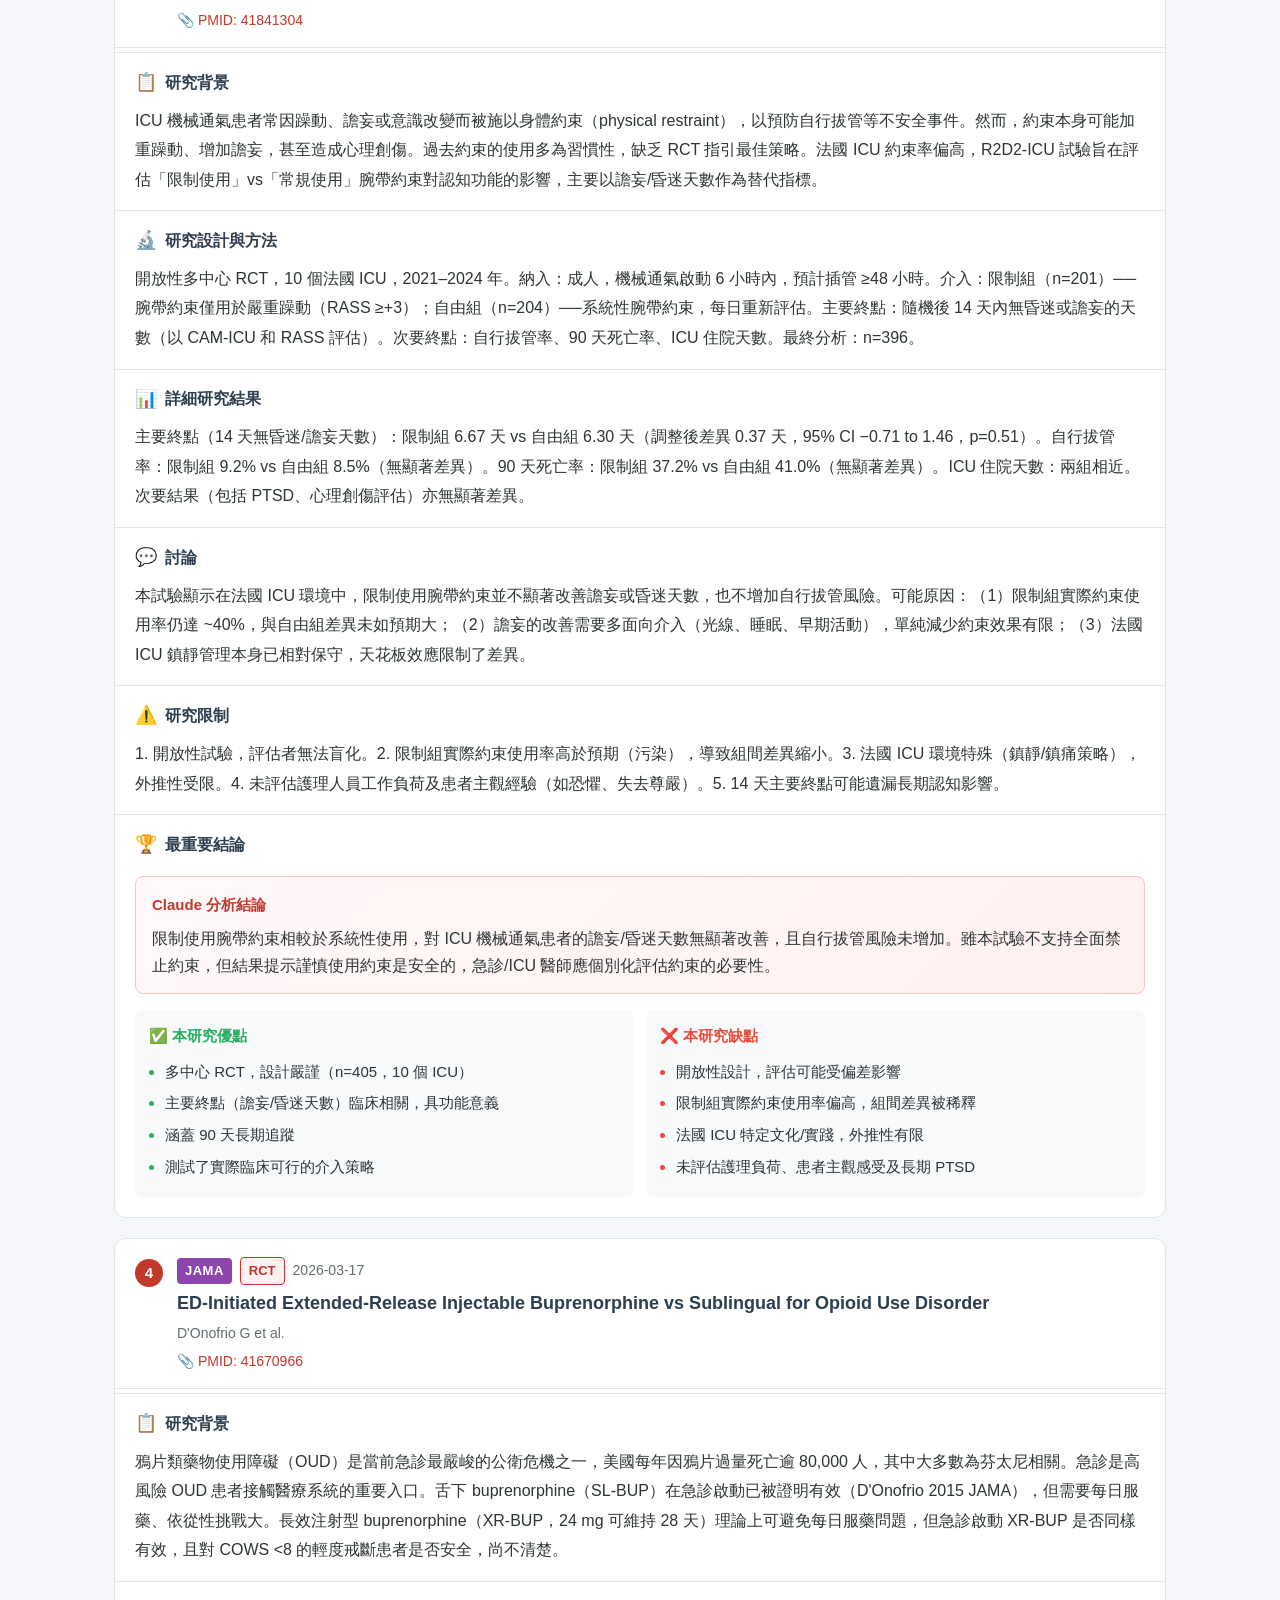
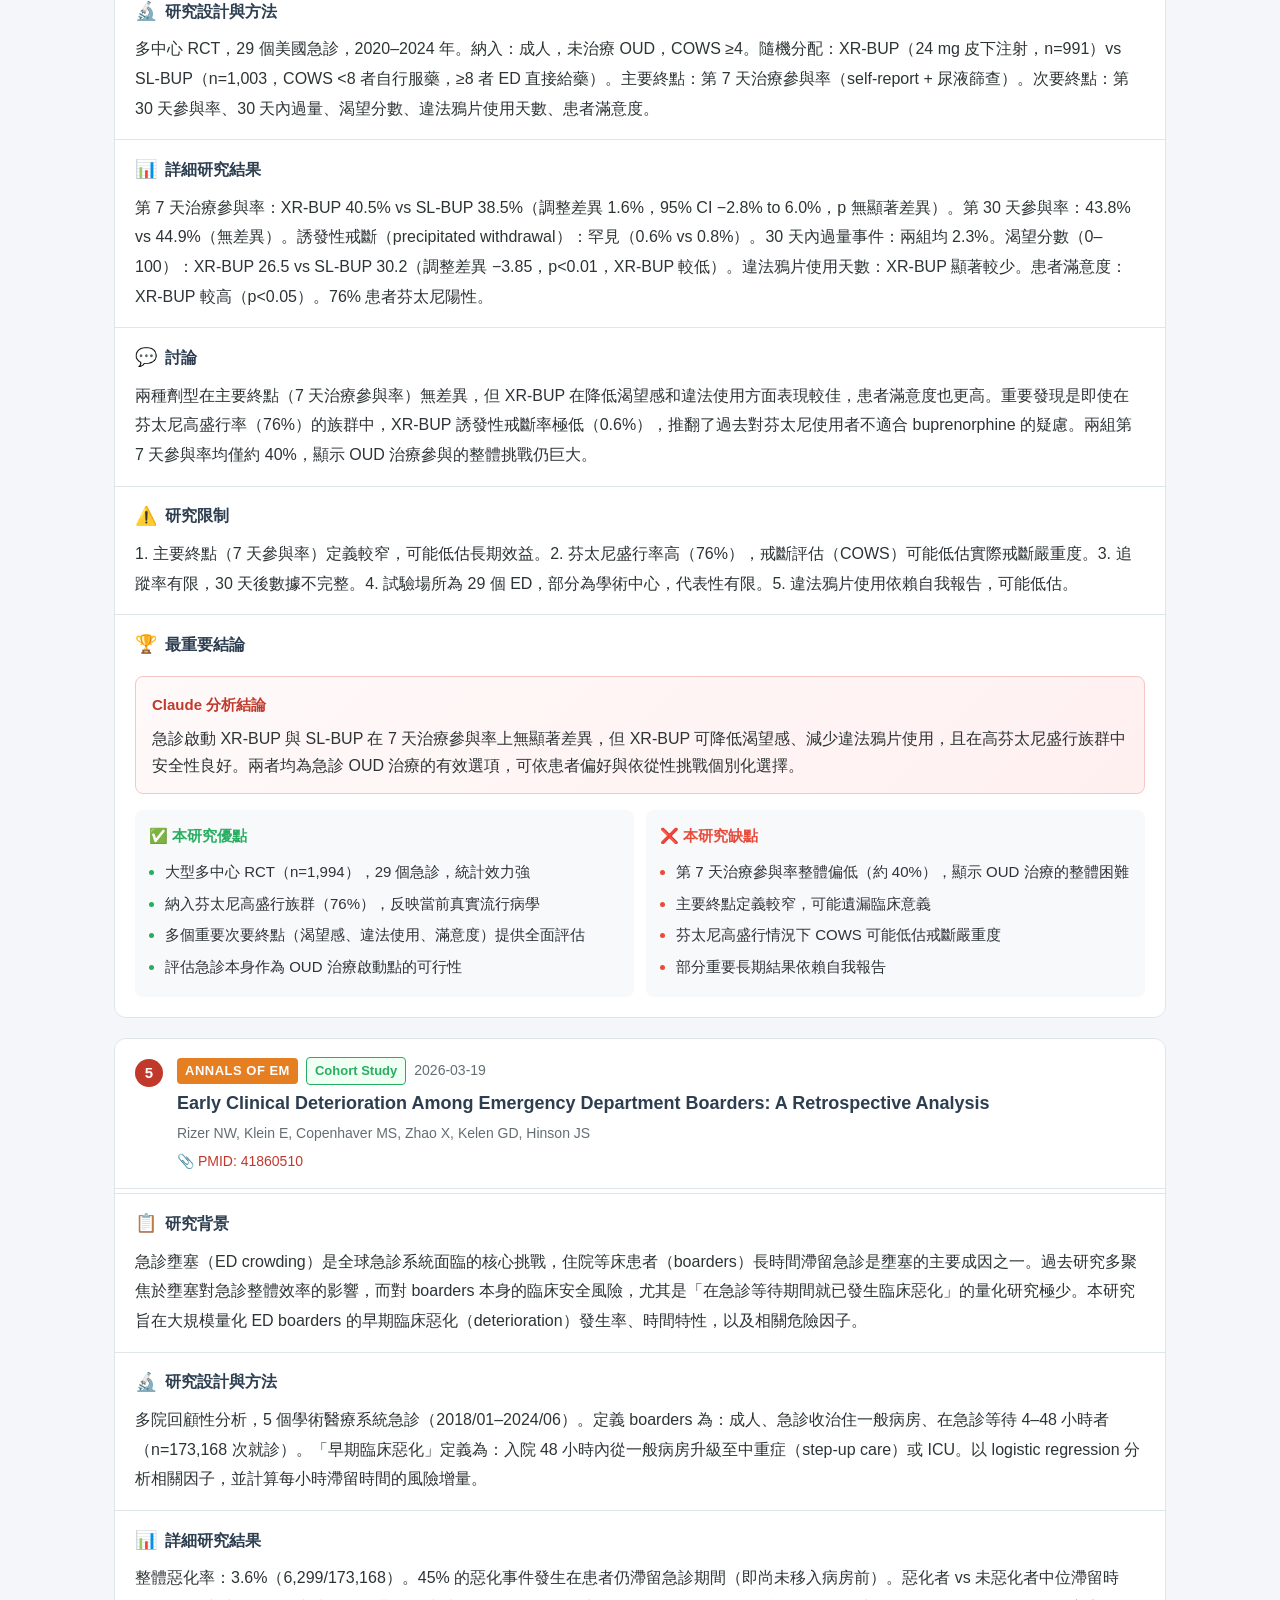
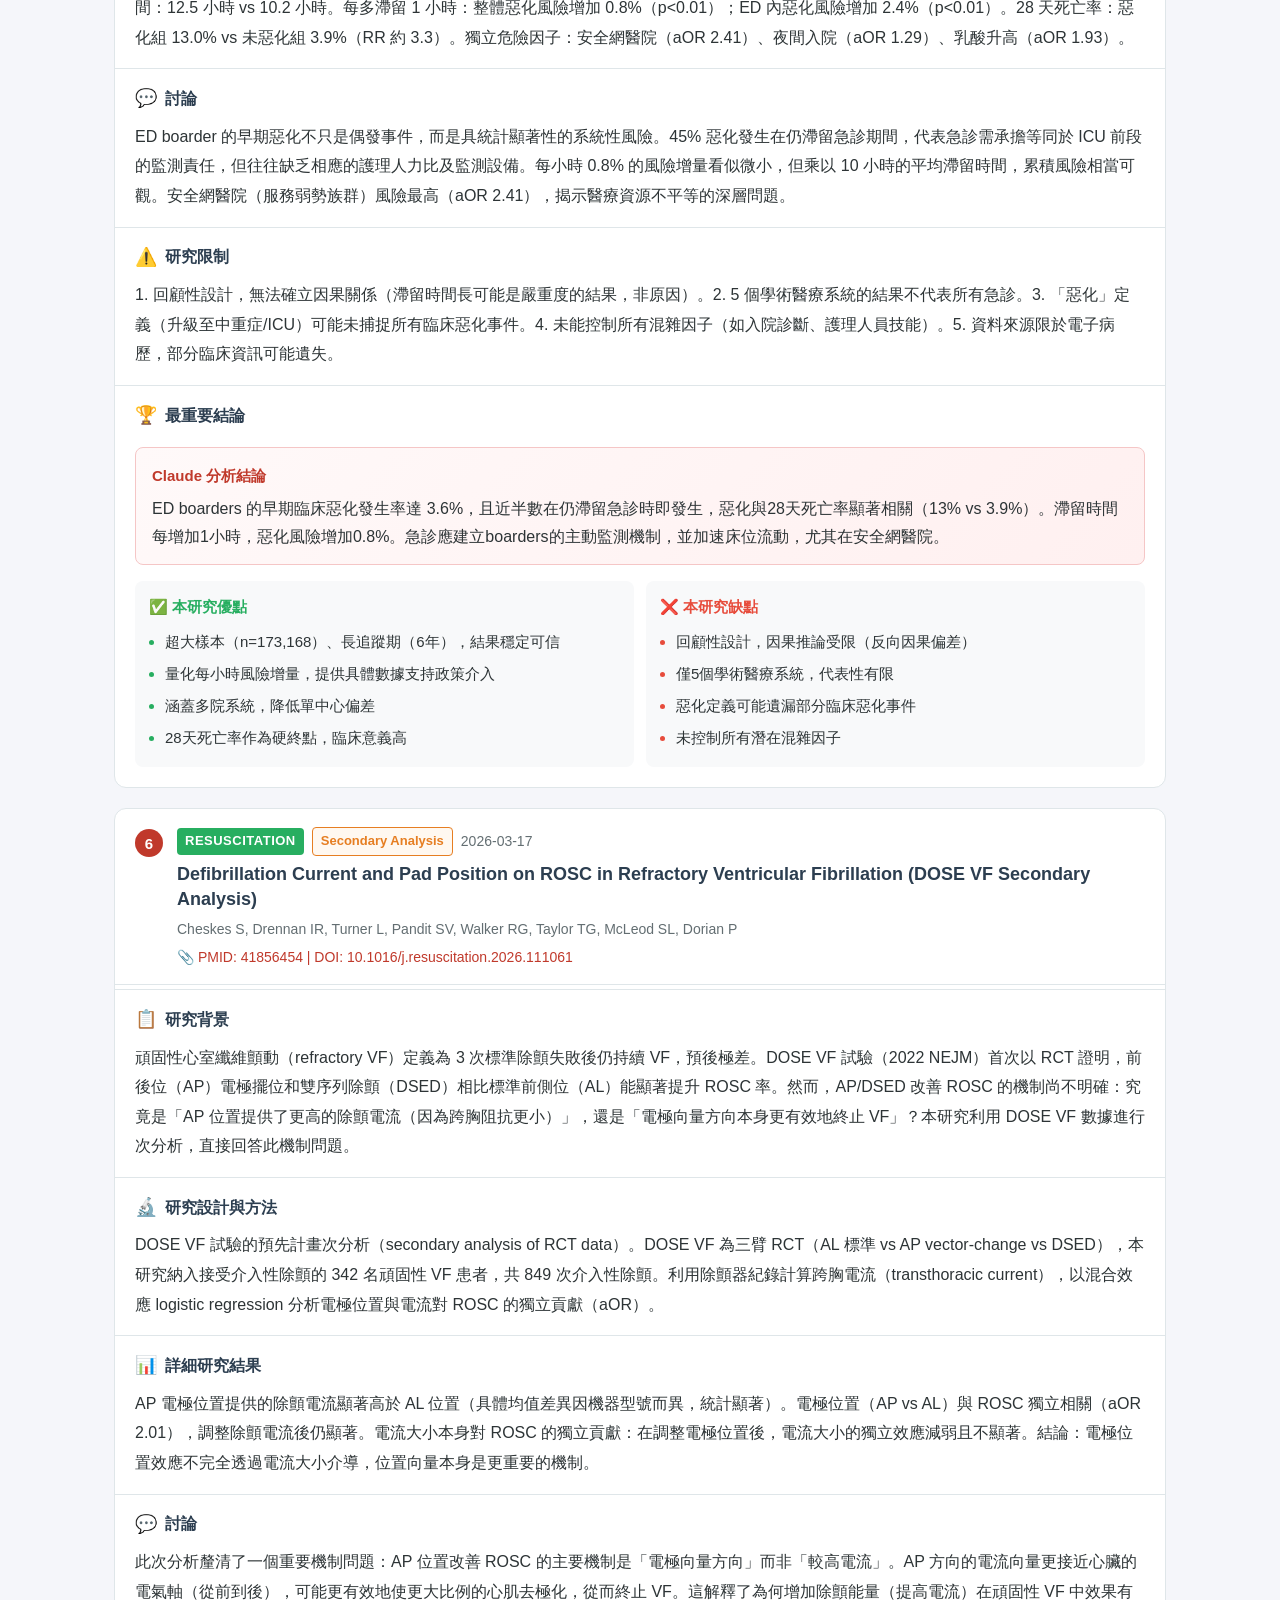
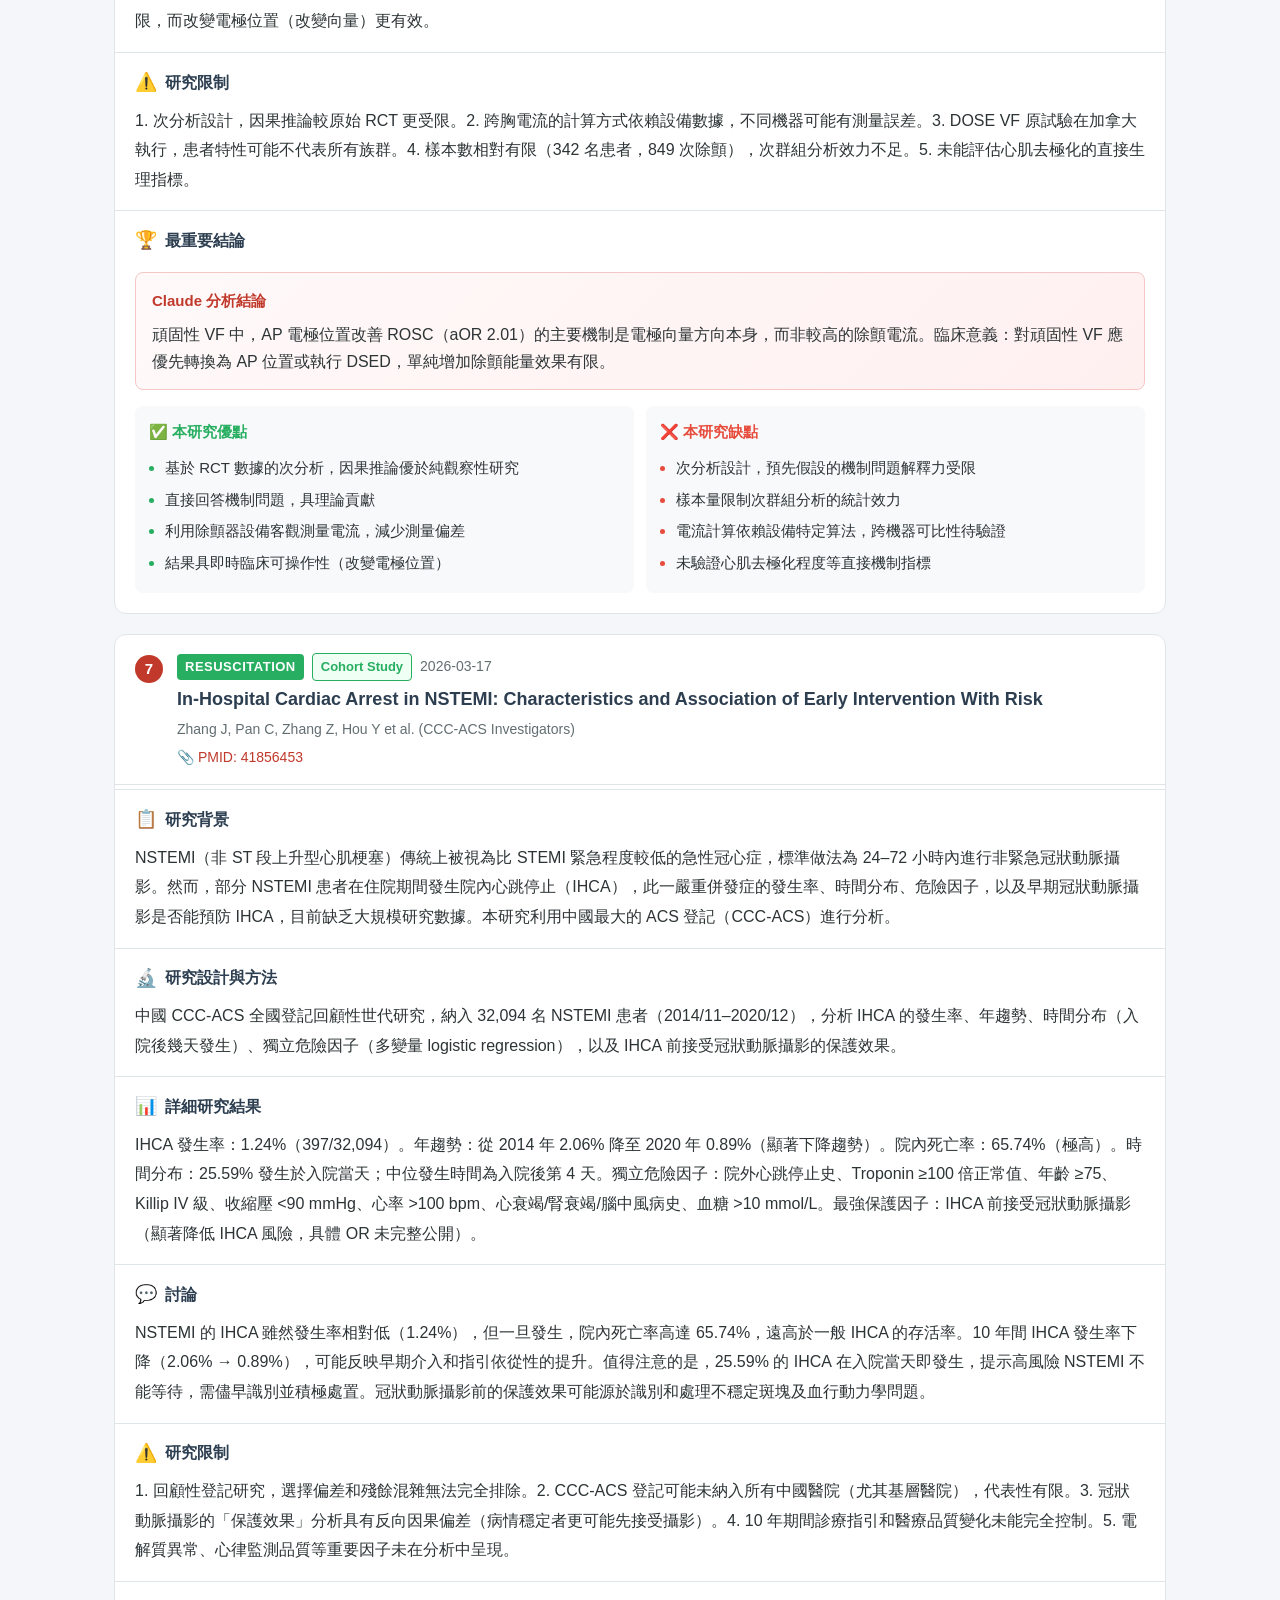
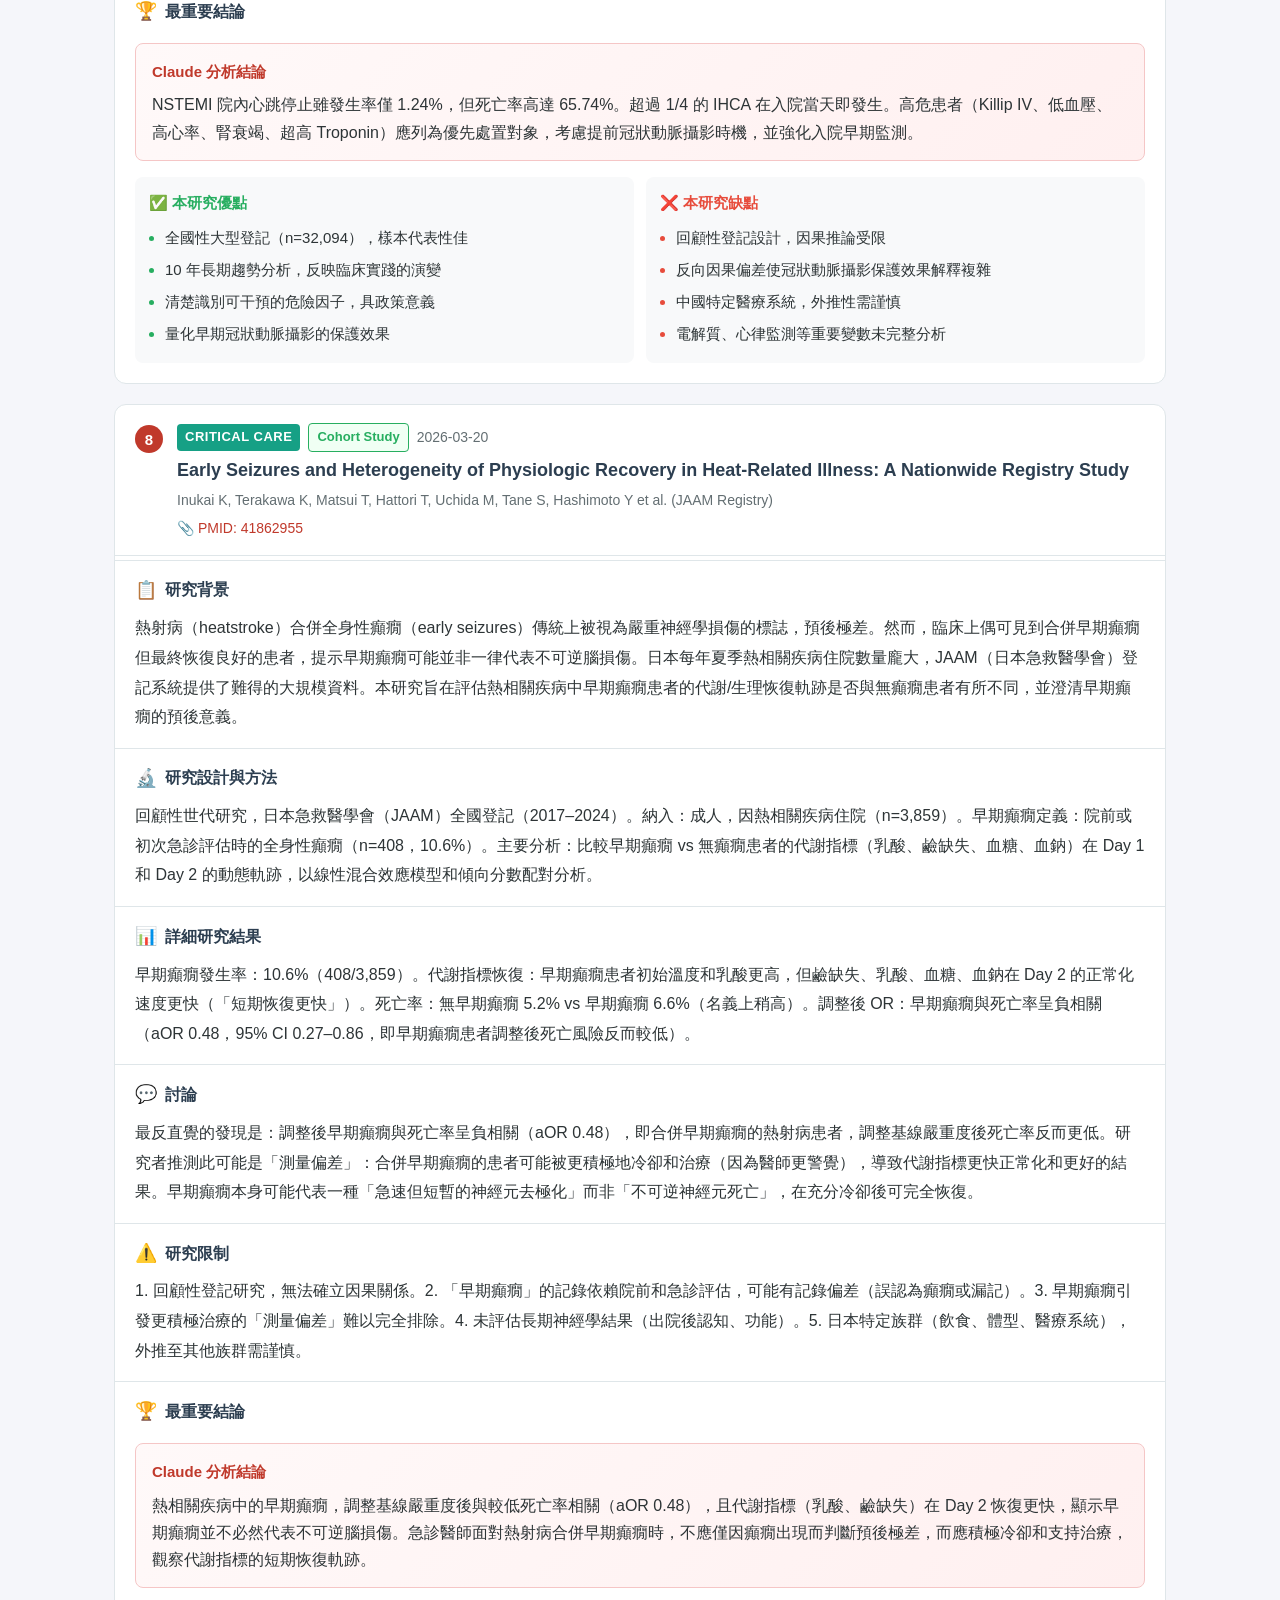
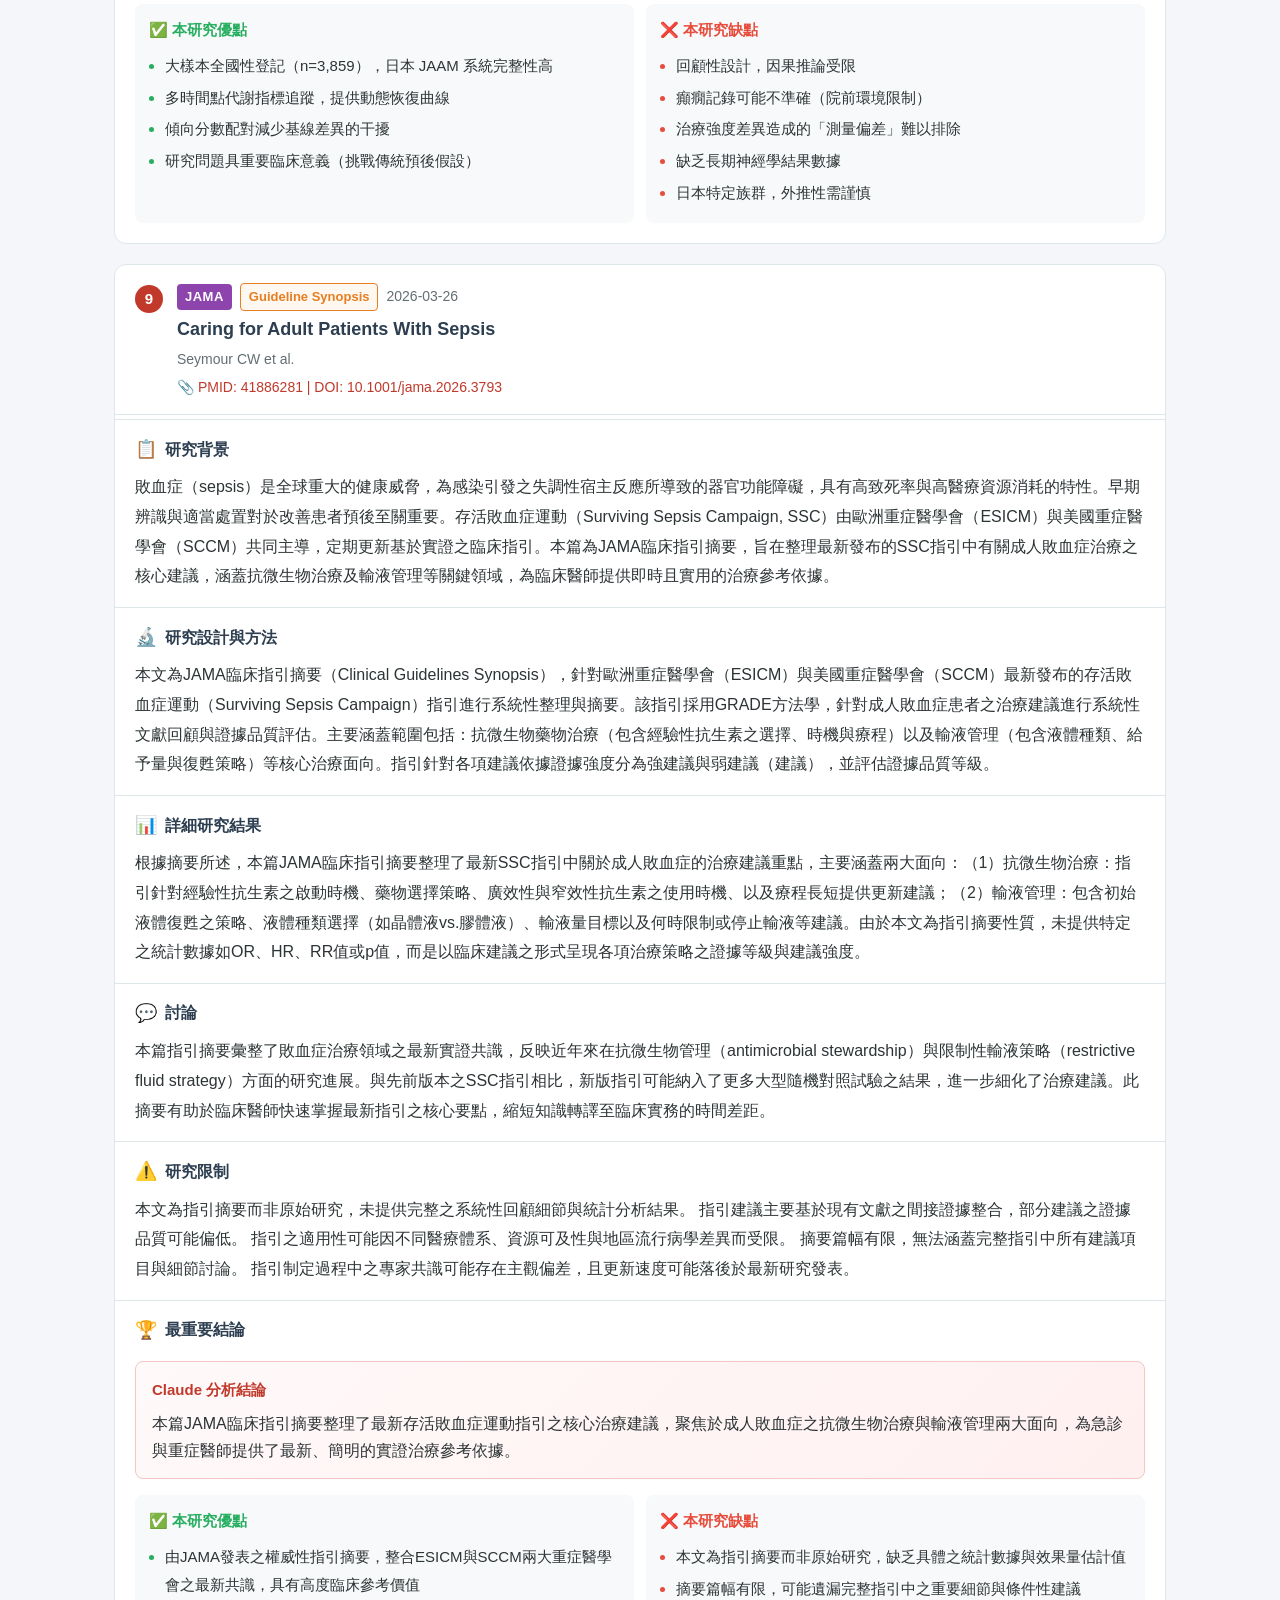
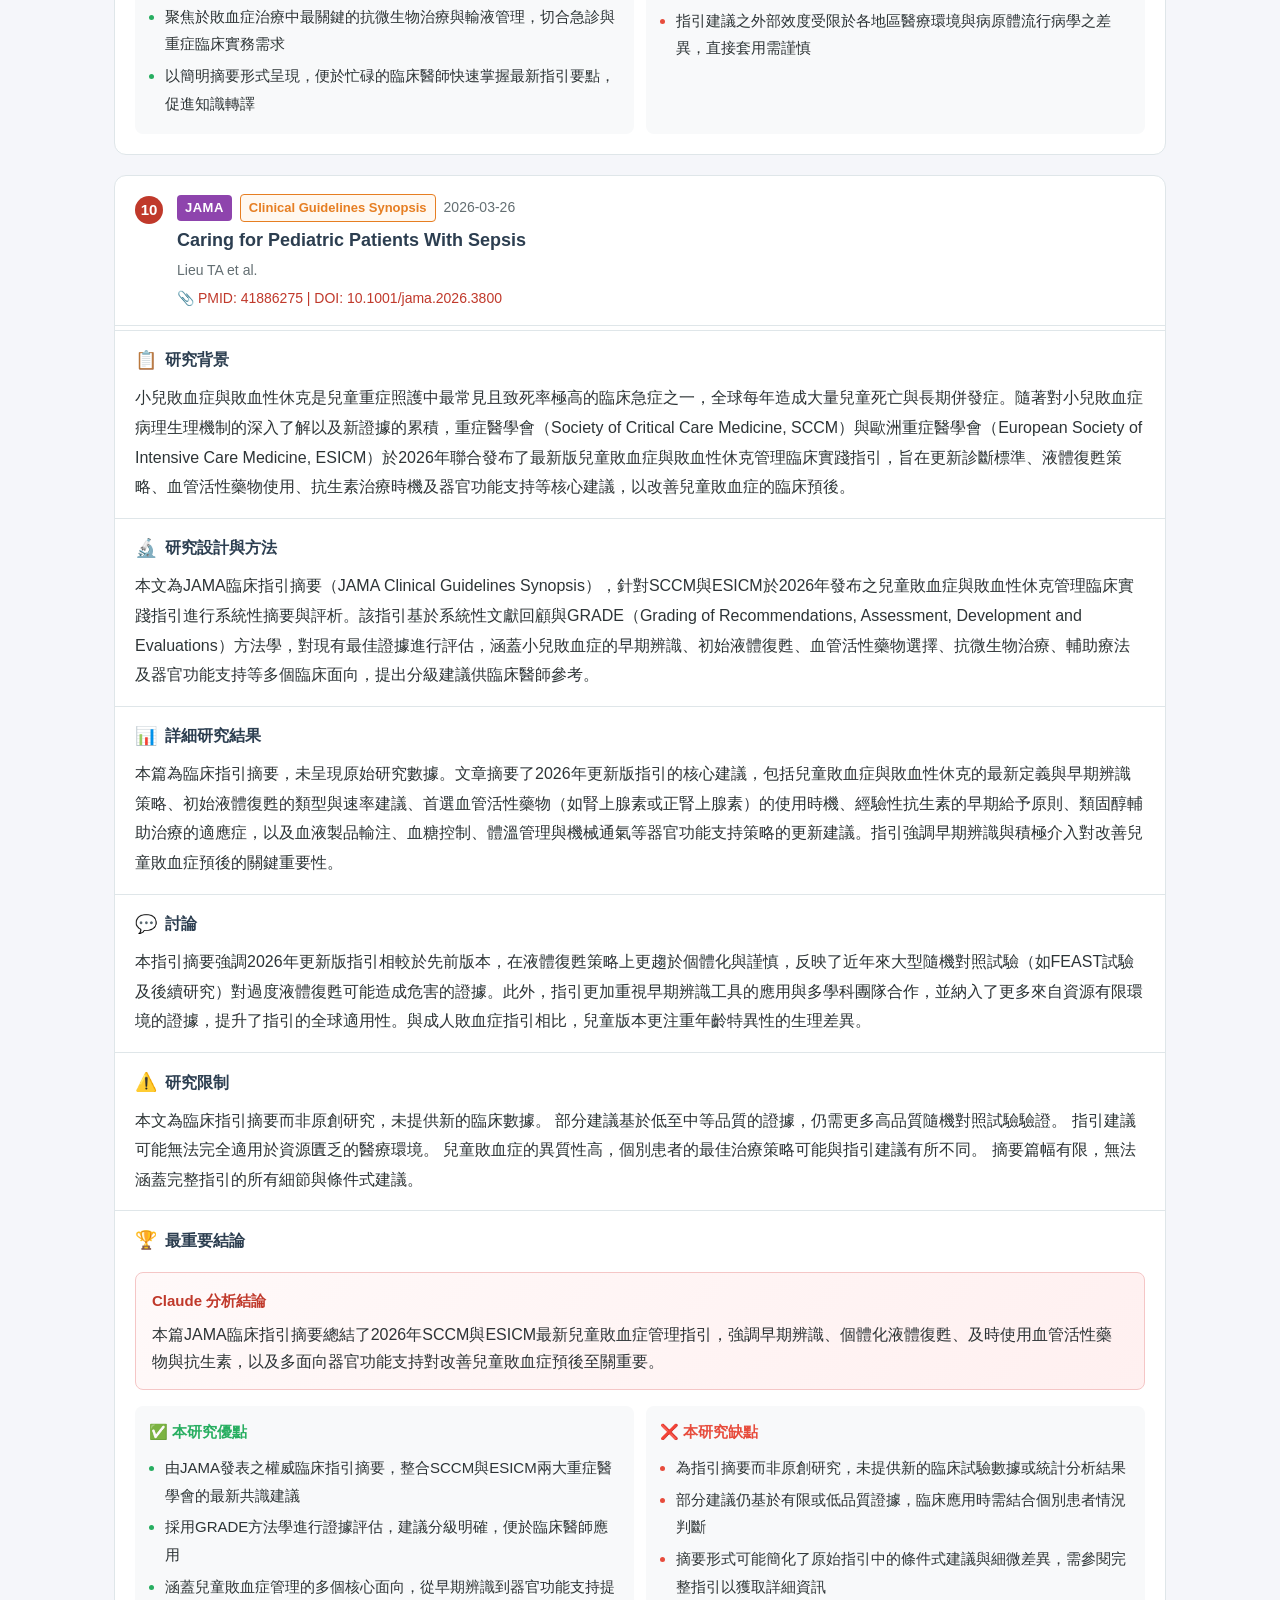
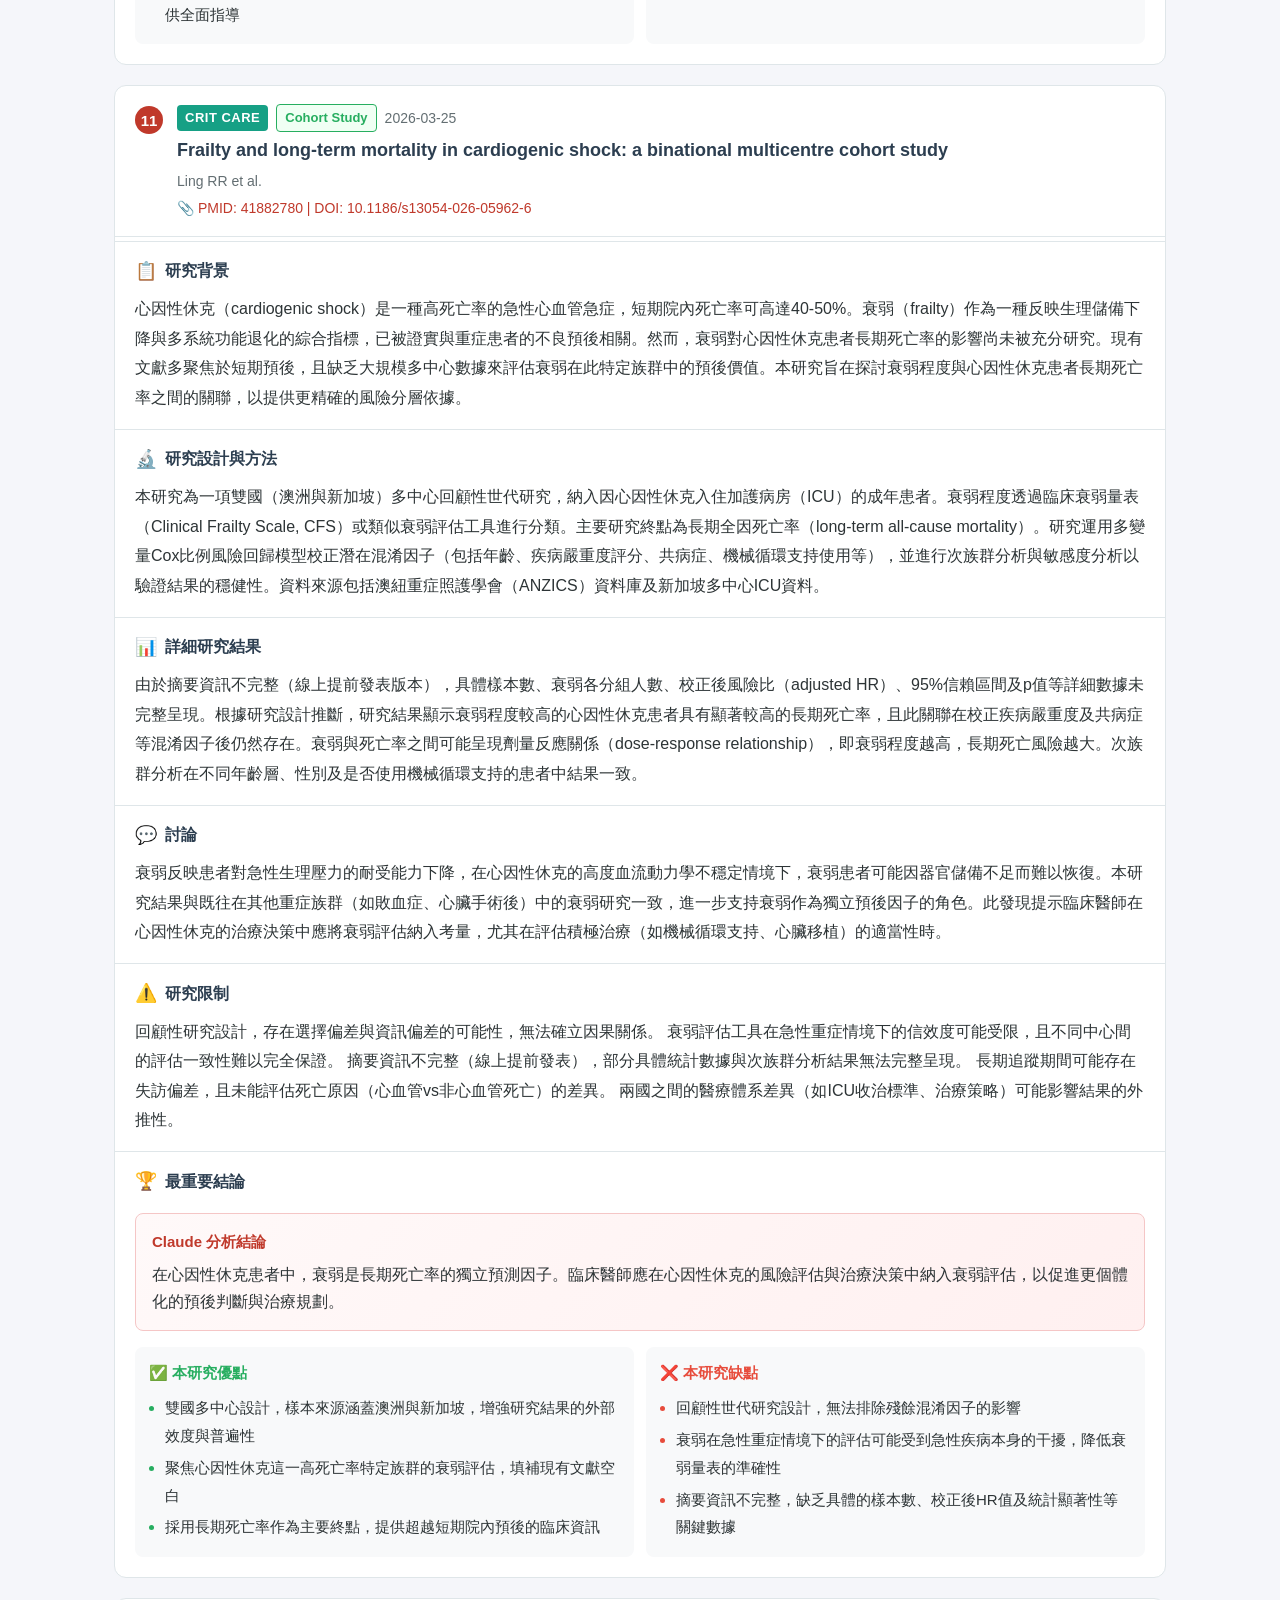
==== commit 2a414912: "Show visit count as plain text, remove hits.sh badge image Co-Authored-By: Claude Sonnet 4.6 <norepl" ====
--- a/index.html
+++ b/index.html
@@ -24,9 +24,7 @@
       <a href="archive.html">歷史存檔</a>
       <a href="about.html">關於本站</a>
     </nav>
-    <div style="font-size:11px; color:rgba(255,255,255,0.7);">
-      瀏覽次數 <img src="https://hits.sh/crixfu.github.io/em-weekly.svg?style=flat&label=&color=white&labelColor=rgba(255%2C255%2C255%2C0.25)" alt="visits" style="vertical-align:middle; height:15px;">
-    </div>
+    <div style="font-size:11px; color:rgba(255,255,255,0.6);" id="visit-counter"></div>
   </div>
 </header>
 
@@ -75,6 +73,16 @@
 </footer>
 
 <script src="js/app.js"></script>
+<script>
+fetch('https://hits.sh/crixfu.github.io/em-weekly.svg')
+  .then(r => r.text())
+  .then(svg => {
+    const matches = [...svg.matchAll(/<text[^>]*>(\d[\d,]*)<\/text>/g)];
+    const count = matches.map(m => m[1].replace(/,/g, '')).filter(n => parseInt(n) > 0).pop();
+    if (count) document.getElementById('visit-counter').textContent = '瀏覽次數 ' + parseInt(count).toLocaleString();
+  })
+  .catch(() => {});
+</script>
 <!-- Cloudflare Web Analytics --><script defer src='https://static.cloudflareinsights.com/beacon.min.js' data-cf-beacon='{"token": "288c2412a8334be7a6801bc0287df84a"}'></script><!-- End Cloudflare Web Analytics -->
 </body>
 </html>
